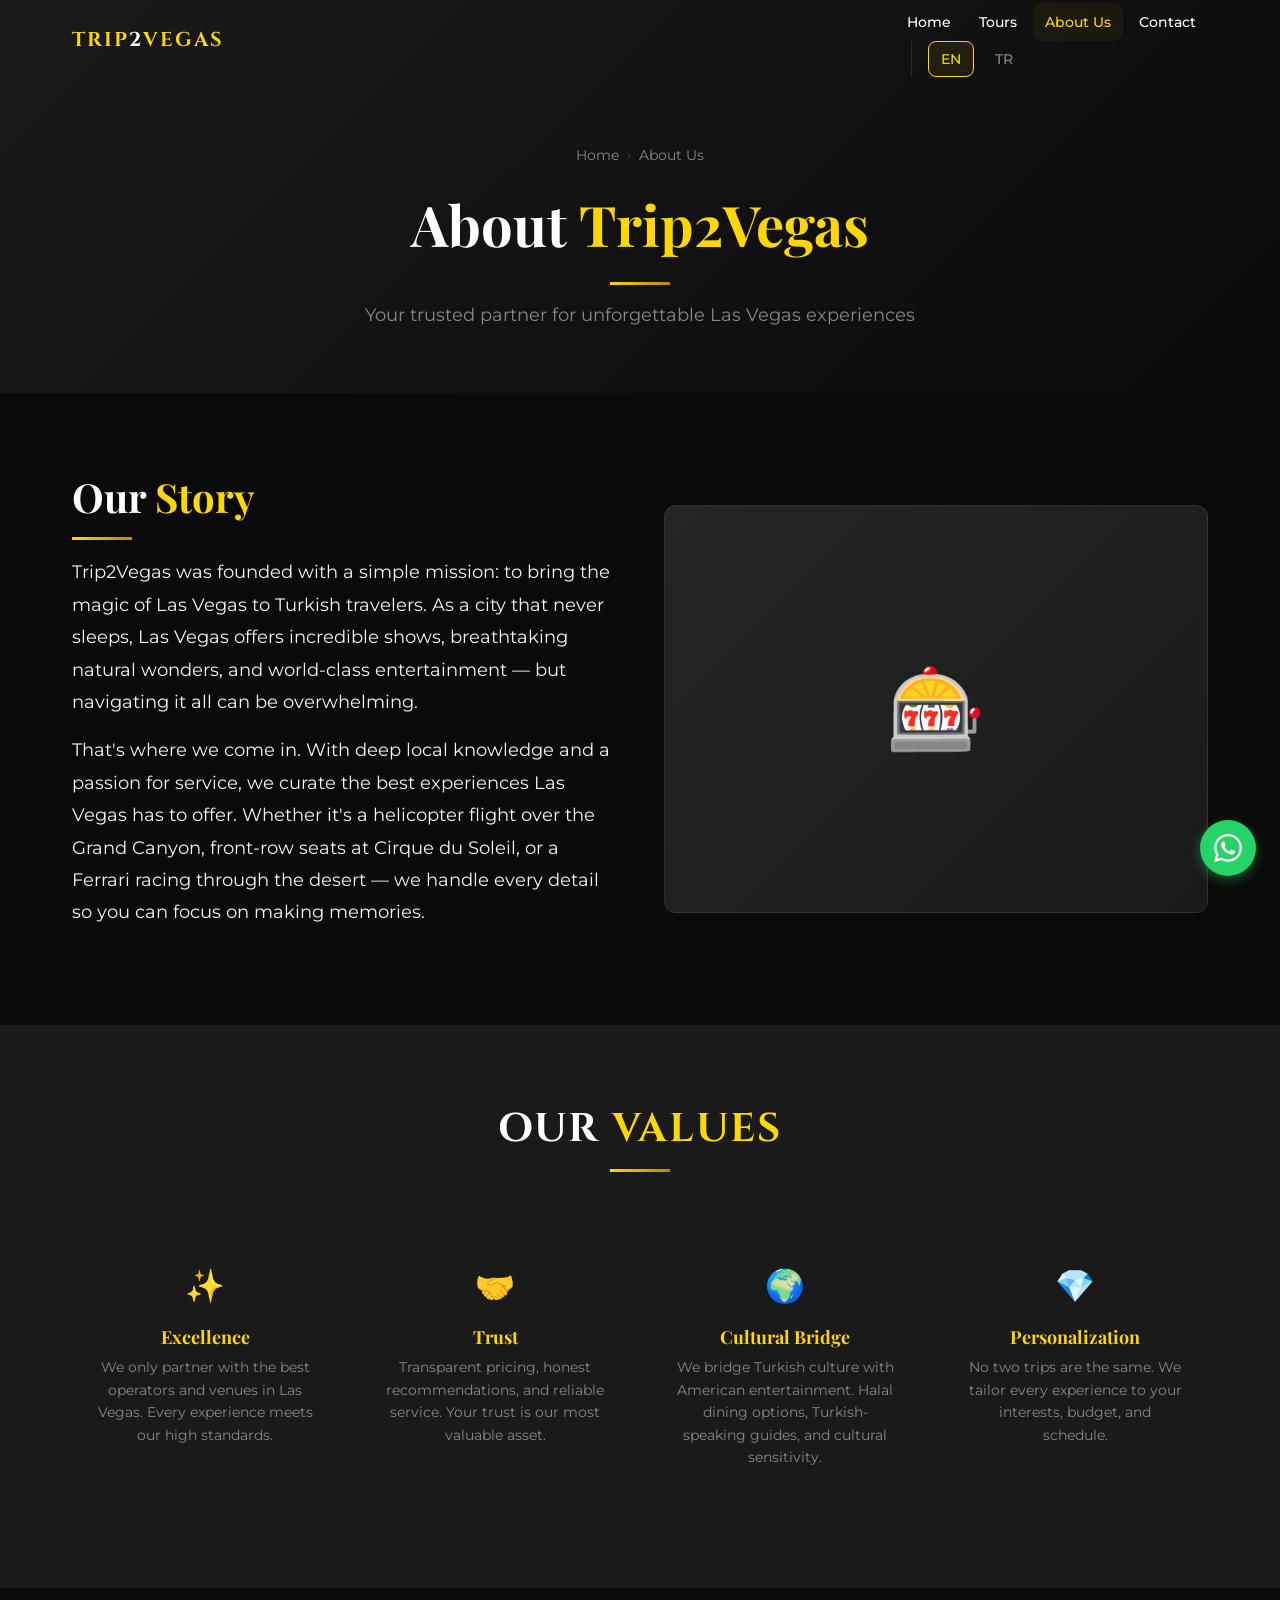
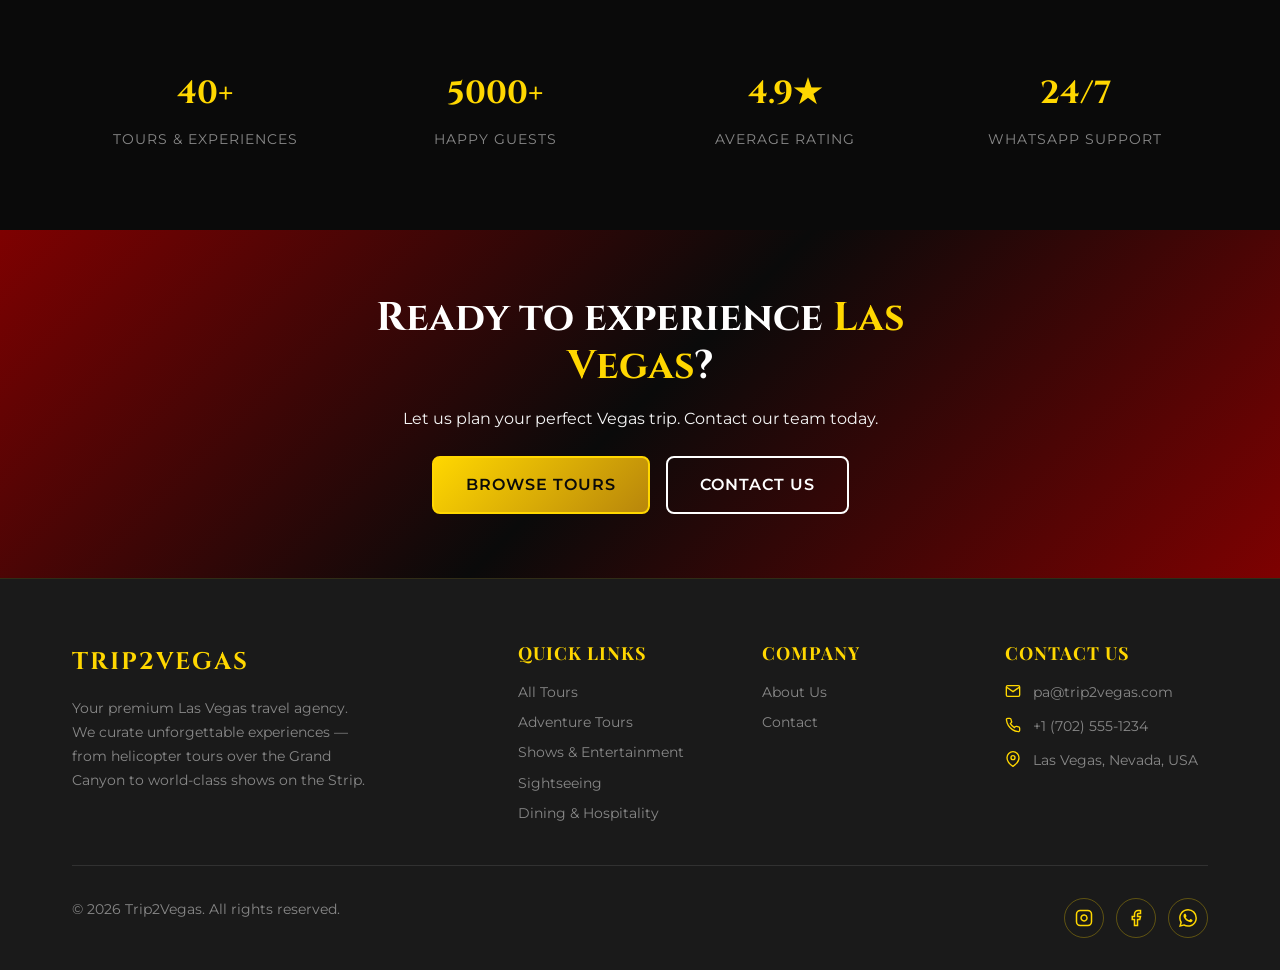
==== pages/about/index.html @ e08557fd "Build Phase 1: Full multi-page website replacing under construction page - CSS design system: vegas-" ====
<!DOCTYPE html>
<html lang="en" data-lang="en">
<head>
  <meta charset="UTF-8">
  <meta name="viewport" content="width=device-width, initial-scale=1.0">
  <meta name="description" content="About Trip2Vegas - Premium Las Vegas travel agency specializing in curated tours and experiences for Turkish and international travelers.">
  <title>About Us | Trip2Vegas</title>

  <link rel="preconnect" href="https://fonts.googleapis.com">
  <link rel="preconnect" href="https://fonts.gstatic.com" crossorigin>
  <link href="https://fonts.googleapis.com/css2?family=Cinzel:wght@400;600;700&family=Montserrat:wght@300;400;500;600;700&family=Playfair+Display:wght@400;600;700&display=swap" rel="stylesheet">

  <link rel="stylesheet" href="../../assets/css/vegas-theme.css">
  <link rel="stylesheet" href="../../assets/css/main.css">
  <link rel="stylesheet" href="../../assets/css/responsive.css">
</head>
<body class="page-loading">
  <div id="header-placeholder"></div>

  <!-- Page Header -->
  <div class="about-hero">
    <div class="container">
      <div class="breadcrumb" style="justify-content: center;">
        <a href="../../">
          <span data-lang-en>Home</span>
          <span data-lang-tr>Ana Sayfa</span>
        </a>
        <span class="breadcrumb__separator">›</span>
        <span>
          <span data-lang-en>About Us</span>
          <span data-lang-tr>Hakkımızda</span>
        </span>
      </div>
      <h1>
        <span data-lang-en>About <span class="text-gold">Trip2Vegas</span></span>
        <span data-lang-tr><span class="text-gold">Trip2Vegas</span> Hakkında</span>
      </h1>
      <hr class="gold-line gold-line--center">
      <p class="section-subtitle">
        <span data-lang-en>Your trusted partner for unforgettable Las Vegas experiences</span>
        <span data-lang-tr>Unutulmaz Las Vegas deneyimleri için güvenilir ortağınız</span>
      </p>
    </div>
  </div>

  <!-- Our Story -->
  <section class="section section--dark">
    <div class="container">
      <div class="grid grid--2" style="gap: var(--space-12); align-items: center;">
        <div class="fade-in">
          <h2>
            <span data-lang-en>Our <span class="text-gold">Story</span></span>
            <span data-lang-tr><span class="text-gold">Hikayemiz</span></span>
          </h2>
          <hr class="gold-line">
          <p style="font-size: var(--text-lg); line-height: 1.8;">
            <span data-lang-en>Trip2Vegas was founded with a simple mission: to bring the magic of Las Vegas to Turkish travelers. As a city that never sleeps, Las Vegas offers incredible shows, breathtaking natural wonders, and world-class entertainment — but navigating it all can be overwhelming.</span>
            <span data-lang-tr>Trip2Vegas, basit bir misyonla kuruldu: Las Vegas'ın büyüsünü Türk gezginlere sunmak. Asla uyumayan bir şehir olarak Las Vegas, inanılmaz gösteriler, nefes kesici doğa harikaları ve dünya standartlarında eğlence sunuyor — ancak bunların hepsinde gezinmek bunaltıcı olabilir.</span>
          </p>
          <p style="font-size: var(--text-lg); line-height: 1.8;">
            <span data-lang-en>That's where we come in. With deep local knowledge and a passion for service, we curate the best experiences Las Vegas has to offer. Whether it's a helicopter flight over the Grand Canyon, front-row seats at Cirque du Soleil, or a Ferrari racing through the desert — we handle every detail so you can focus on making memories.</span>
            <span data-lang-tr>İşte burada biz devreye giriyoruz. Derin yerel bilgimiz ve hizmet tutkumuzla, Las Vegas'ın sunduğu en iyi deneyimleri sizin için seçiyoruz. Grand Canyon üzerinde bir helikopter uçuşu, Cirque du Soleil'de ön sıra koltuklar veya çölde yarışan bir Ferrari olsun — her detayla biz ilgileniyoruz, siz anılar biriktirmeye odaklanın.</span>
          </p>
        </div>
        <div class="fade-in-right" style="background: linear-gradient(135deg, var(--color-black-lighter), var(--color-black-light)); border-radius: var(--radius-lg); aspect-ratio: 4/3; display: flex; align-items: center; justify-content: center; font-size: 5rem; border: 1px solid rgba(255,215,0,0.1);">
          🎰
        </div>
      </div>
    </div>
  </section>

  <!-- Values -->
  <section class="section section--darker">
    <div class="container">
      <div class="section-header fade-in">
        <h2>
          <span data-lang-en>Our <span class="text-gold">Values</span></span>
          <span data-lang-tr><span class="text-gold">Değerlerimiz</span></span>
        </h2>
        <hr class="gold-line gold-line--center">
      </div>

      <div class="about-values">
        <div class="about-value fade-in stagger-1">
          <div class="about-value__icon">✨</div>
          <h3 class="about-value__title">
            <span data-lang-en>Excellence</span>
            <span data-lang-tr>Mükemmellik</span>
          </h3>
          <p style="font-size: var(--text-sm); color: var(--color-gray);">
            <span data-lang-en>We only partner with the best operators and venues in Las Vegas. Every experience meets our high standards.</span>
            <span data-lang-tr>Las Vegas'taki en iyi operatörler ve mekanlarla ortaklık kuruyoruz. Her deneyim yüksek standartlarımızı karşılar.</span>
          </p>
        </div>
        <div class="about-value fade-in stagger-2">
          <div class="about-value__icon">🤝</div>
          <h3 class="about-value__title">
            <span data-lang-en>Trust</span>
            <span data-lang-tr>Güven</span>
          </h3>
          <p style="font-size: var(--text-sm); color: var(--color-gray);">
            <span data-lang-en>Transparent pricing, honest recommendations, and reliable service. Your trust is our most valuable asset.</span>
            <span data-lang-tr>Şeffaf fiyatlandırma, dürüst öneriler ve güvenilir hizmet. Güveniniz en değerli varlığımızdır.</span>
          </p>
        </div>
        <div class="about-value fade-in stagger-3">
          <div class="about-value__icon">🌍</div>
          <h3 class="about-value__title">
            <span data-lang-en>Cultural Bridge</span>
            <span data-lang-tr>Kültürel Köprü</span>
          </h3>
          <p style="font-size: var(--text-sm); color: var(--color-gray);">
            <span data-lang-en>We bridge Turkish culture with American entertainment. Halal dining options, Turkish-speaking guides, and cultural sensitivity.</span>
            <span data-lang-tr>Türk kültürünü Amerikan eğlencesiyle birleştiriyoruz. Helal yemek seçenekleri, Türkçe konuşan rehberler ve kültürel duyarlılık.</span>
          </p>
        </div>
        <div class="about-value fade-in stagger-4">
          <div class="about-value__icon">💎</div>
          <h3 class="about-value__title">
            <span data-lang-en>Personalization</span>
            <span data-lang-tr>Kişiselleştirme</span>
          </h3>
          <p style="font-size: var(--text-sm); color: var(--color-gray);">
            <span data-lang-en>No two trips are the same. We tailor every experience to your interests, budget, and schedule.</span>
            <span data-lang-tr>Hiçbir seyahat birbirinin aynısı değil. Her deneyimi ilgi alanlarınıza, bütçenize ve programınıza göre özelleştiriyoruz.</span>
          </p>
        </div>
      </div>
    </div>
  </section>

  <!-- Numbers -->
  <section class="section section--dark">
    <div class="container">
      <div class="grid grid--4 fade-in" style="text-align: center;">
        <div>
          <div style="font-family: var(--font-accent); font-size: var(--text-4xl); font-weight: var(--weight-bold); color: var(--color-gold);">40+</div>
          <div style="font-size: var(--text-sm); color: var(--color-gray); text-transform: uppercase; letter-spacing: 1px; margin-top: var(--space-2);">
            <span data-lang-en>Tours & Experiences</span>
            <span data-lang-tr>Tur & Deneyim</span>
          </div>
        </div>
        <div>
          <div style="font-family: var(--font-accent); font-size: var(--text-4xl); font-weight: var(--weight-bold); color: var(--color-gold);">5000+</div>
          <div style="font-size: var(--text-sm); color: var(--color-gray); text-transform: uppercase; letter-spacing: 1px; margin-top: var(--space-2);">
            <span data-lang-en>Happy Guests</span>
            <span data-lang-tr>Mutlu Misafir</span>
          </div>
        </div>
        <div>
          <div style="font-family: var(--font-accent); font-size: var(--text-4xl); font-weight: var(--weight-bold); color: var(--color-gold);">4.9★</div>
          <div style="font-size: var(--text-sm); color: var(--color-gray); text-transform: uppercase; letter-spacing: 1px; margin-top: var(--space-2);">
            <span data-lang-en>Average Rating</span>
            <span data-lang-tr>Ortalama Puan</span>
          </div>
        </div>
        <div>
          <div style="font-family: var(--font-accent); font-size: var(--text-4xl); font-weight: var(--weight-bold); color: var(--color-gold);">24/7</div>
          <div style="font-size: var(--text-sm); color: var(--color-gray); text-transform: uppercase; letter-spacing: 1px; margin-top: var(--space-2);">
            <span data-lang-en>WhatsApp Support</span>
            <span data-lang-tr>WhatsApp Destek</span>
          </div>
        </div>
      </div>
    </div>
  </section>

  <!-- CTA -->
  <section class="cta-banner fade-in">
    <div class="cta-banner__bg"></div>
    <div class="cta-banner__content">
      <h2>
        <span data-lang-en>Ready to experience <span class="text-gold">Las Vegas</span>?</span>
        <span data-lang-tr><span class="text-gold">Las Vegas</span>'ı deneyimlemeye hazır mısınız?</span>
      </h2>
      <p>
        <span data-lang-en>Let us plan your perfect Vegas trip. Contact our team today.</span>
        <span data-lang-tr>Mükemmel Vegas seyahatinizi planlayalım. Bugün ekibimizle iletişime geçin.</span>
      </p>
      <div class="flex flex--center" style="gap: var(--space-4); flex-wrap: wrap;">
        <a href="../tours/" class="btn btn--gold btn--lg">
          <span data-lang-en>Browse Tours</span>
          <span data-lang-tr>Turları Keşfet</span>
        </a>
        <a href="../contact/" class="btn btn--outline-white btn--lg">
          <span data-lang-en>Contact Us</span>
          <span data-lang-tr>Bize Ulaşın</span>
        </a>
      </div>
    </div>
  </section>

  <div id="footer-placeholder"></div>

  <script src="../../assets/js/language.js"></script>
  <script src="../../assets/js/components.js"></script>
  <script src="../../assets/js/main.js"></script>
</body>
</html>
---- assets/css/vegas-theme.css ----
/* ============================================================
   VEGAS THEME - Design Tokens & Base Styles
   Trip2Vegas Las Vegas Travel Agency
   Mobile-first modular design system
   ============================================================ */

/* --- Design Tokens (CSS Custom Properties) --- */
:root {
  /* Colors */
  --color-gold: #FFD700;
  --color-gold-dark: #B8860B;
  --color-gold-light: #FFE44D;
  --color-black: #0A0A0A;
  --color-black-light: #1A1A1A;
  --color-black-lighter: #252525;
  --color-red: #DC143C;
  --color-red-dark: #8B0000;
  --color-red-light: #FF4D6A;
  --color-white: #FFFFFF;
  --color-gray: #888888;
  --color-gray-light: #F5F5F5;
  --color-gray-dark: #333333;
  --color-overlay: rgba(10, 10, 10, 0.7);
  --color-overlay-heavy: rgba(10, 10, 10, 0.85);

  /* Typography */
  --font-heading: 'Playfair Display', 'Georgia', serif;
  --font-body: 'Montserrat', 'Helvetica Neue', Arial, sans-serif;
  --font-accent: 'Cinzel', 'Playfair Display', serif;

  /* Font Sizes - Mobile first */
  --text-xs: 0.75rem;
  --text-sm: 0.875rem;
  --text-base: 1rem;
  --text-lg: 1.125rem;
  --text-xl: 1.25rem;
  --text-2xl: 1.5rem;
  --text-3xl: 1.75rem;
  --text-4xl: 2rem;
  --text-5xl: 2.5rem;
  --text-6xl: 3rem;

  /* Font Weights */
  --weight-light: 300;
  --weight-normal: 400;
  --weight-medium: 500;
  --weight-semibold: 600;
  --weight-bold: 700;

  /* Spacing Scale */
  --space-1: 0.25rem;
  --space-2: 0.5rem;
  --space-3: 0.75rem;
  --space-4: 1rem;
  --space-5: 1.25rem;
  --space-6: 1.5rem;
  --space-8: 2rem;
  --space-10: 2.5rem;
  --space-12: 3rem;
  --space-16: 4rem;
  --space-20: 5rem;
  --space-24: 6rem;

  /* Layout */
  --container-max: 1200px;
  --container-padding: 1rem;
  --header-height: 70px;

  /* Border Radius */
  --radius-sm: 4px;
  --radius-md: 8px;
  --radius-lg: 12px;
  --radius-xl: 16px;
  --radius-full: 9999px;

  /* Shadows */
  --shadow-sm: 0 1px 3px rgba(0, 0, 0, 0.3);
  --shadow-md: 0 4px 12px rgba(0, 0, 0, 0.4);
  --shadow-lg: 0 8px 24px rgba(0, 0, 0, 0.5);
  --shadow-xl: 0 12px 40px rgba(0, 0, 0, 0.6);
  --shadow-gold: 0 4px 20px rgba(255, 215, 0, 0.25);
  --shadow-gold-lg: 0 8px 30px rgba(255, 215, 0, 0.35);
  --shadow-red: 0 4px 20px rgba(220, 20, 60, 0.3);

  /* Transitions */
  --transition-fast: 150ms ease;
  --transition-base: 300ms ease;
  --transition-slow: 500ms ease;
  --transition-spring: 300ms cubic-bezier(0.34, 1.56, 0.64, 1);

  /* Z-Index Scale */
  --z-base: 1;
  --z-dropdown: 100;
  --z-sticky: 200;
  --z-overlay: 300;
  --z-modal: 400;
  --z-toast: 500;
  --z-whatsapp: 600;
}

/* --- CSS Reset --- */
*,
*::before,
*::after {
  box-sizing: border-box;
  margin: 0;
  padding: 0;
}

html {
  scroll-behavior: smooth;
  -webkit-text-size-adjust: 100%;
  font-size: 16px;
}

body {
  font-family: var(--font-body);
  font-size: var(--text-base);
  font-weight: var(--weight-normal);
  line-height: 1.6;
  color: var(--color-white);
  background-color: var(--color-black);
  -webkit-font-smoothing: antialiased;
  -moz-osx-font-smoothing: grayscale;
  overflow-x: hidden;
  min-height: 100vh;
}

img {
  max-width: 100%;
  height: auto;
  display: block;
}

a {
  color: var(--color-gold);
  text-decoration: none;
  transition: color var(--transition-fast);
}

a:hover {
  color: var(--color-gold-light);
}

ul, ol {
  list-style: none;
}

button {
  cursor: pointer;
  border: none;
  background: none;
  font-family: inherit;
  font-size: inherit;
  color: inherit;
}

input, textarea, select {
  font-family: inherit;
  font-size: inherit;
  color: inherit;
}

/* --- Language Toggle (CSS-driven visibility) --- */
html[data-lang="en"] [data-lang-tr] { display: none !important; }
html[data-lang="tr"] [data-lang-en] { display: none !important; }

/* Default: show English if no lang attribute set */
html:not([data-lang]) [data-lang-tr] { display: none !important; }

/* --- Base Typography --- */
h1, h2, h3, h4, h5, h6 {
  font-family: var(--font-heading);
  font-weight: var(--weight-bold);
  line-height: 1.2;
  color: var(--color-white);
}

h1 { font-size: var(--text-4xl); margin-bottom: var(--space-6); }
h2 { font-size: var(--text-3xl); margin-bottom: var(--space-4); }
h3 { font-size: var(--text-2xl); margin-bottom: var(--space-3); }
h4 { font-size: var(--text-xl); margin-bottom: var(--space-3); }
h5 { font-size: var(--text-lg); margin-bottom: var(--space-2); }
h6 { font-size: var(--text-base); margin-bottom: var(--space-2); }

p {
  margin-bottom: var(--space-4);
  color: var(--color-gray-light);
}

/* --- Gold Accent Text --- */
.text-gold { color: var(--color-gold); }
.text-red { color: var(--color-red); }
.text-white { color: var(--color-white); }
.text-gray { color: var(--color-gray); }
.text-center { text-align: center; }

/* --- Gold Decorative Line --- */
.gold-line {
  width: 60px;
  height: 3px;
  background: linear-gradient(90deg, var(--color-gold), var(--color-gold-dark));
  border: none;
  margin: var(--space-4) 0;
}

.gold-line--center {
  margin-left: auto;
  margin-right: auto;
}

/* --- Selection Styling --- */
::selection {
  background: var(--color-gold);
  color: var(--color-black);
}

/* --- Scrollbar Styling --- */
::-webkit-scrollbar {
  width: 8px;
}

::-webkit-scrollbar-track {
  background: var(--color-black);
}

::-webkit-scrollbar-thumb {
  background: var(--color-gold-dark);
  border-radius: var(--radius-full);
}

::-webkit-scrollbar-thumb:hover {
  background: var(--color-gold);
}
---- assets/css/main.css ----
/* ============================================================
   MAIN CSS - Components & Layouts
   Mobile-first modular component styles
   ============================================================ */

/* --- Container --- */
.container {
  width: 100%;
  max-width: var(--container-max);
  margin: 0 auto;
  padding: 0 var(--container-padding);
}

/* --- Section --- */
.section {
  padding: var(--space-16) 0;
}

.section--dark {
  background-color: var(--color-black);
}

.section--darker {
  background-color: var(--color-black-light);
}

.section-header {
  text-align: center;
  margin-bottom: var(--space-12);
}

.section-header h2 {
  font-family: var(--font-accent);
  text-transform: uppercase;
  letter-spacing: 2px;
}

.section-subtitle {
  font-size: var(--text-lg);
  color: var(--color-gray);
  max-width: 600px;
  margin: 0 auto;
}

/* --- Grid System --- */
.grid {
  display: grid;
  gap: var(--space-6);
}

.grid--2 { grid-template-columns: 1fr; }
.grid--3 { grid-template-columns: 1fr; }
.grid--4 { grid-template-columns: 1fr; }

/* --- Flexbox Utilities --- */
.flex {
  display: flex;
}

.flex--center {
  align-items: center;
  justify-content: center;
}

.flex--between {
  align-items: center;
  justify-content: space-between;
}

.flex--column {
  flex-direction: column;
}

.flex--wrap {
  flex-wrap: wrap;
}

.flex--gap {
  gap: var(--space-4);
}

/* ============================================================
   BUTTONS
   ============================================================ */
.btn {
  display: inline-flex;
  align-items: center;
  justify-content: center;
  gap: var(--space-2);
  padding: var(--space-3) var(--space-6);
  font-family: var(--font-body);
  font-size: var(--text-sm);
  font-weight: var(--weight-semibold);
  text-transform: uppercase;
  letter-spacing: 1px;
  border-radius: var(--radius-md);
  transition: all var(--transition-base);
  cursor: pointer;
  border: 2px solid transparent;
  text-decoration: none;
  line-height: 1.4;
  white-space: nowrap;
}

.btn--gold {
  background: linear-gradient(135deg, var(--color-gold), var(--color-gold-dark));
  color: var(--color-black);
  border-color: var(--color-gold);
}

.btn--gold:hover {
  background: linear-gradient(135deg, var(--color-gold-light), var(--color-gold));
  box-shadow: var(--shadow-gold);
  transform: translateY(-2px);
  color: var(--color-black);
}

.btn--red {
  background: linear-gradient(135deg, var(--color-red), var(--color-red-dark));
  color: var(--color-white);
  border-color: var(--color-red);
}

.btn--red:hover {
  background: linear-gradient(135deg, var(--color-red-light), var(--color-red));
  box-shadow: var(--shadow-red);
  transform: translateY(-2px);
  color: var(--color-white);
}

.btn--outline {
  background: transparent;
  color: var(--color-gold);
  border-color: var(--color-gold);
}

.btn--outline:hover {
  background: var(--color-gold);
  color: var(--color-black);
  box-shadow: var(--shadow-gold);
  transform: translateY(-2px);
}

.btn--outline-white {
  background: transparent;
  color: var(--color-white);
  border-color: var(--color-white);
}

.btn--outline-white:hover {
  background: var(--color-white);
  color: var(--color-black);
  transform: translateY(-2px);
}

.btn--lg {
  padding: var(--space-4) var(--space-8);
  font-size: var(--text-base);
}

.btn--sm {
  padding: var(--space-2) var(--space-4);
  font-size: var(--text-xs);
}

.btn--full {
  width: 100%;
}

/* ============================================================
   CARDS
   ============================================================ */
.card {
  background: var(--color-black-light);
  border-radius: var(--radius-lg);
  overflow: hidden;
  border: 1px solid rgba(255, 215, 0, 0.1);
  transition: all var(--transition-base);
}

.card:hover {
  transform: translateY(-4px);
  border-color: rgba(255, 215, 0, 0.3);
  box-shadow: var(--shadow-gold);
}

.card__image {
  width: 100%;
  aspect-ratio: 16 / 10;
  object-fit: cover;
  background: var(--color-black-lighter);
}

.card__body {
  padding: var(--space-5);
}

.card__category {
  display: inline-block;
  font-size: var(--text-xs);
  font-weight: var(--weight-semibold);
  text-transform: uppercase;
  letter-spacing: 1px;
  color: var(--color-gold);
  margin-bottom: var(--space-2);
}

.card__title {
  font-size: var(--text-xl);
  margin-bottom: var(--space-2);
  font-family: var(--font-heading);
}

.card__description {
  font-size: var(--text-sm);
  color: var(--color-gray);
  margin-bottom: var(--space-4);
  line-height: 1.6;
  display: -webkit-box;
  -webkit-line-clamp: 3;
  -webkit-box-orient: vertical;
  overflow: hidden;
}

.card__meta {
  display: flex;
  align-items: center;
  gap: var(--space-4);
  font-size: var(--text-sm);
  color: var(--color-gray);
  margin-bottom: var(--space-4);
}

.card__meta-item {
  display: flex;
  align-items: center;
  gap: var(--space-1);
}

.card__footer {
  display: flex;
  align-items: center;
  justify-content: space-between;
  padding-top: var(--space-4);
  border-top: 1px solid rgba(255, 255, 255, 0.1);
}

.card__price {
  font-size: var(--text-xl);
  font-weight: var(--weight-bold);
  color: var(--color-gold);
}

.card__price-label {
  font-size: var(--text-xs);
  color: var(--color-gray);
  display: block;
}

/* ============================================================
   HERO SECTION
   ============================================================ */
.hero {
  position: relative;
  min-height: 100vh;
  display: flex;
  align-items: center;
  justify-content: center;
  text-align: center;
  padding: var(--space-20) var(--container-padding);
  overflow: hidden;
}

.hero__bg {
  position: absolute;
  inset: 0;
  background: linear-gradient(
    135deg,
    var(--color-black) 0%,
    #1a0a00 25%,
    var(--color-black-light) 50%,
    #0a0a1a 75%,
    var(--color-black) 100%
  );
  z-index: 0;
}

.hero__bg::after {
  content: '';
  position: absolute;
  inset: 0;
  background:
    radial-gradient(ellipse at 20% 50%, rgba(255, 215, 0, 0.08) 0%, transparent 50%),
    radial-gradient(ellipse at 80% 50%, rgba(220, 20, 60, 0.06) 0%, transparent 50%);
}

.hero__content {
  position: relative;
  z-index: var(--z-base);
  max-width: 800px;
}

.hero__badge {
  display: inline-block;
  padding: var(--space-2) var(--space-4);
  background: rgba(255, 215, 0, 0.1);
  border: 1px solid rgba(255, 215, 0, 0.3);
  border-radius: var(--radius-full);
  font-size: var(--text-xs);
  font-weight: var(--weight-semibold);
  text-transform: uppercase;
  letter-spacing: 2px;
  color: var(--color-gold);
  margin-bottom: var(--space-6);
}

.hero__title {
  font-family: var(--font-accent);
  font-size: var(--text-5xl);
  font-weight: var(--weight-bold);
  line-height: 1.1;
  margin-bottom: var(--space-6);
  text-transform: uppercase;
  letter-spacing: 3px;
}

.hero__title .text-gold {
  background: linear-gradient(135deg, var(--color-gold), var(--color-gold-dark));
  -webkit-background-clip: text;
  -webkit-text-fill-color: transparent;
  background-clip: text;
}

.hero__subtitle {
  font-size: var(--text-lg);
  color: var(--color-gray);
  margin-bottom: var(--space-8);
  line-height: 1.7;
}

.hero__actions {
  display: flex;
  flex-direction: column;
  gap: var(--space-4);
  align-items: center;
}

.hero__stats {
  display: grid;
  grid-template-columns: repeat(2, 1fr);
  gap: var(--space-4);
  margin-top: var(--space-12);
  padding-top: var(--space-8);
  border-top: 1px solid rgba(255, 215, 0, 0.15);
}

.hero__stat {
  text-align: center;
}

.hero__stat-value {
  font-family: var(--font-accent);
  font-size: var(--text-3xl);
  font-weight: var(--weight-bold);
  color: var(--color-gold);
  display: block;
}

.hero__stat-label {
  font-size: var(--text-sm);
  color: var(--color-gray);
  text-transform: uppercase;
  letter-spacing: 1px;
}

/* ============================================================
   NAVIGATION / HEADER
   ============================================================ */
.header {
  position: fixed;
  top: 0;
  left: 0;
  right: 0;
  height: var(--header-height);
  z-index: var(--z-sticky);
  transition: background var(--transition-base), box-shadow var(--transition-base);
}

.header--scrolled {
  background: rgba(10, 10, 10, 0.95);
  backdrop-filter: blur(10px);
  box-shadow: 0 2px 20px rgba(0, 0, 0, 0.5);
}

.header__inner {
  display: flex;
  align-items: center;
  justify-content: space-between;
  height: 100%;
  max-width: var(--container-max);
  margin: 0 auto;
  padding: 0 var(--container-padding);
}

.header__logo {
  font-family: var(--font-accent);
  font-size: var(--text-xl);
  font-weight: var(--weight-bold);
  color: var(--color-gold);
  text-decoration: none;
  letter-spacing: 2px;
  text-transform: uppercase;
  white-space: nowrap;
}

.header__logo:hover {
  color: var(--color-gold-light);
}

.header__logo span {
  color: var(--color-white);
}

/* Mobile menu button */
.header__menu-btn {
  display: flex;
  flex-direction: column;
  gap: 5px;
  padding: var(--space-2);
  cursor: pointer;
  z-index: var(--z-overlay);
}

.header__menu-btn span {
  display: block;
  width: 24px;
  height: 2px;
  background: var(--color-gold);
  transition: all var(--transition-base);
}

.header__menu-btn.active span:nth-child(1) {
  transform: rotate(45deg) translate(5px, 5px);
}

.header__menu-btn.active span:nth-child(2) {
  opacity: 0;
}

.header__menu-btn.active span:nth-child(3) {
  transform: rotate(-45deg) translate(5px, -5px);
}

/* Navigation */
.nav {
  position: fixed;
  top: 0;
  right: -100%;
  width: 80%;
  max-width: 320px;
  height: 100vh;
  background: var(--color-black-light);
  padding: calc(var(--header-height) + var(--space-8)) var(--space-6) var(--space-8);
  transition: right var(--transition-base);
  z-index: var(--z-overlay);
  overflow-y: auto;
  border-left: 1px solid rgba(255, 215, 0, 0.1);
}

.nav.active {
  right: 0;
}

.nav__overlay {
  position: fixed;
  inset: 0;
  background: rgba(0, 0, 0, 0.6);
  z-index: calc(var(--z-overlay) - 1);
  opacity: 0;
  visibility: hidden;
  transition: all var(--transition-base);
}

.nav__overlay.active {
  opacity: 1;
  visibility: visible;
}

.nav__list {
  display: flex;
  flex-direction: column;
  gap: var(--space-1);
}

.nav__link {
  display: block;
  padding: var(--space-3) var(--space-4);
  color: var(--color-white);
  font-size: var(--text-base);
  font-weight: var(--weight-medium);
  text-decoration: none;
  border-radius: var(--radius-md);
  transition: all var(--transition-fast);
}

.nav__link:hover,
.nav__link.active {
  color: var(--color-gold);
  background: rgba(255, 215, 0, 0.05);
}

/* Language toggle in nav */
.lang-toggle {
  display: flex;
  align-items: center;
  gap: var(--space-2);
  margin-top: var(--space-6);
  padding-top: var(--space-6);
  border-top: 1px solid rgba(255, 255, 255, 0.1);
}

.lang-toggle__btn {
  padding: var(--space-2) var(--space-3);
  font-size: var(--text-sm);
  font-weight: var(--weight-medium);
  border-radius: var(--radius-md);
  transition: all var(--transition-fast);
  color: var(--color-gray);
  border: 1px solid transparent;
  cursor: pointer;
  background: none;
}

.lang-toggle__btn.active {
  color: var(--color-gold);
  border-color: var(--color-gold);
  background: rgba(255, 215, 0, 0.08);
}

.lang-toggle__btn:hover:not(.active) {
  color: var(--color-white);
}

/* ============================================================
   FOOTER
   ============================================================ */
.footer {
  background: var(--color-black-light);
  border-top: 1px solid rgba(255, 215, 0, 0.1);
  padding: var(--space-16) 0 var(--space-8);
}

.footer__grid {
  display: grid;
  grid-template-columns: 1fr;
  gap: var(--space-10);
  margin-bottom: var(--space-10);
}

.footer__brand {
  max-width: 300px;
}

.footer__logo {
  font-family: var(--font-accent);
  font-size: var(--text-2xl);
  font-weight: var(--weight-bold);
  color: var(--color-gold);
  text-decoration: none;
  letter-spacing: 2px;
  text-transform: uppercase;
  display: inline-block;
  margin-bottom: var(--space-4);
}

.footer__desc {
  font-size: var(--text-sm);
  color: var(--color-gray);
  line-height: 1.7;
}

.footer__heading {
  font-family: var(--font-heading);
  font-size: var(--text-lg);
  color: var(--color-gold);
  margin-bottom: var(--space-4);
  text-transform: uppercase;
  letter-spacing: 1px;
}

.footer__links {
  display: flex;
  flex-direction: column;
  gap: var(--space-2);
}

.footer__link {
  font-size: var(--text-sm);
  color: var(--color-gray);
  transition: color var(--transition-fast);
  text-decoration: none;
}

.footer__link:hover {
  color: var(--color-gold);
}

.footer__contact-item {
  display: flex;
  align-items: flex-start;
  gap: var(--space-3);
  margin-bottom: var(--space-3);
  font-size: var(--text-sm);
  color: var(--color-gray);
}

.footer__contact-item svg {
  flex-shrink: 0;
  margin-top: 2px;
  color: var(--color-gold);
}

.footer__bottom {
  padding-top: var(--space-8);
  border-top: 1px solid rgba(255, 255, 255, 0.1);
  display: flex;
  flex-direction: column;
  gap: var(--space-4);
  align-items: center;
  text-align: center;
}

.footer__copyright {
  font-size: var(--text-sm);
  color: var(--color-gray);
}

.footer__socials {
  display: flex;
  gap: var(--space-3);
}

.footer__social-link {
  display: flex;
  align-items: center;
  justify-content: center;
  width: 40px;
  height: 40px;
  border-radius: var(--radius-full);
  border: 1px solid rgba(255, 215, 0, 0.3);
  color: var(--color-gold);
  transition: all var(--transition-fast);
}

.footer__social-link:hover {
  background: var(--color-gold);
  color: var(--color-black);
  border-color: var(--color-gold);
}

/* ============================================================
   CATEGORY CARDS (Homepage)
   ============================================================ */
.category-card {
  position: relative;
  border-radius: var(--radius-lg);
  overflow: hidden;
  aspect-ratio: 4 / 3;
  cursor: pointer;
  transition: transform var(--transition-base);
}

.category-card:hover {
  transform: scale(1.02);
}

.category-card__bg {
  position: absolute;
  inset: 0;
  background-size: cover;
  background-position: center;
  transition: transform var(--transition-slow);
}

.category-card:hover .category-card__bg {
  transform: scale(1.1);
}

.category-card__overlay {
  position: absolute;
  inset: 0;
  background: linear-gradient(to top, rgba(10, 10, 10, 0.9) 0%, transparent 60%);
}

.category-card__content {
  position: absolute;
  bottom: 0;
  left: 0;
  right: 0;
  padding: var(--space-5);
}

.category-card__icon {
  font-size: var(--text-3xl);
  margin-bottom: var(--space-2);
}

.category-card__title {
  font-size: var(--text-xl);
  margin-bottom: var(--space-1);
}

.category-card__count {
  font-size: var(--text-sm);
  color: var(--color-gold);
}

/* ============================================================
   FEATURES STRIP
   ============================================================ */
.features-strip {
  display: grid;
  grid-template-columns: 1fr;
  gap: 1px;
  background: rgba(255, 215, 0, 0.1);
  border: 1px solid rgba(255, 215, 0, 0.1);
  border-radius: var(--radius-lg);
  overflow: hidden;
}

.feature-item {
  background: var(--color-black-light);
  padding: var(--space-6);
  text-align: center;
}

.feature-item__icon {
  font-size: var(--text-3xl);
  margin-bottom: var(--space-3);
}

.feature-item__title {
  font-size: var(--text-base);
  font-weight: var(--weight-semibold);
  margin-bottom: var(--space-2);
  color: var(--color-gold);
}

.feature-item__text {
  font-size: var(--text-sm);
  color: var(--color-gray);
  margin-bottom: 0;
}

/* ============================================================
   CTA BANNER
   ============================================================ */
.cta-banner {
  position: relative;
  padding: var(--space-16) var(--container-padding);
  text-align: center;
  overflow: hidden;
}

.cta-banner__bg {
  position: absolute;
  inset: 0;
  background: linear-gradient(135deg, var(--color-red-dark), var(--color-black), var(--color-red-dark));
  opacity: 0.9;
}

.cta-banner__content {
  position: relative;
  z-index: var(--z-base);
  max-width: 600px;
  margin: 0 auto;
}

.cta-banner h2 {
  font-family: var(--font-accent);
  margin-bottom: var(--space-4);
}

.cta-banner p {
  margin-bottom: var(--space-6);
}

/* ============================================================
   FORMS
   ============================================================ */
.form-group {
  margin-bottom: var(--space-5);
}

.form-label {
  display: block;
  font-size: var(--text-sm);
  font-weight: var(--weight-medium);
  color: var(--color-gray-light);
  margin-bottom: var(--space-2);
}

.form-control {
  width: 100%;
  padding: var(--space-3) var(--space-4);
  background: var(--color-black-lighter);
  border: 1px solid rgba(255, 255, 255, 0.15);
  border-radius: var(--radius-md);
  color: var(--color-white);
  font-size: var(--text-base);
  transition: border-color var(--transition-fast);
}

.form-control:focus {
  outline: none;
  border-color: var(--color-gold);
  box-shadow: 0 0 0 3px rgba(255, 215, 0, 0.1);
}

.form-control::placeholder {
  color: var(--color-gray);
}

textarea.form-control {
  resize: vertical;
  min-height: 120px;
}

select.form-control {
  appearance: none;
  background-image: url("data:image/svg+xml,%3Csvg xmlns='http://www.w3.org/2000/svg' width='12' height='12' viewBox='0 0 12 12'%3E%3Cpath fill='%23888' d='M6 8L1 3h10z'/%3E%3C/svg%3E");
  background-repeat: no-repeat;
  background-position: right var(--space-4) center;
  padding-right: var(--space-10);
}

/* ============================================================
   FILTER TABS
   ============================================================ */
.filter-tabs {
  display: flex;
  flex-wrap: wrap;
  gap: var(--space-2);
  margin-bottom: var(--space-8);
  justify-content: center;
}

.filter-tab {
  padding: var(--space-2) var(--space-4);
  font-size: var(--text-sm);
  font-weight: var(--weight-medium);
  color: var(--color-gray);
  background: var(--color-black-lighter);
  border: 1px solid rgba(255, 255, 255, 0.1);
  border-radius: var(--radius-full);
  cursor: pointer;
  transition: all var(--transition-fast);
}

.filter-tab:hover {
  color: var(--color-white);
  border-color: rgba(255, 215, 0, 0.3);
}

.filter-tab.active {
  color: var(--color-black);
  background: var(--color-gold);
  border-color: var(--color-gold);
}

/* ============================================================
   TOUR DETAIL PAGE
   ============================================================ */
.tour-hero {
  position: relative;
  min-height: 50vh;
  display: flex;
  align-items: flex-end;
  padding: var(--space-8) var(--container-padding);
}

.tour-hero__bg {
  position: absolute;
  inset: 0;
  background-size: cover;
  background-position: center;
}

.tour-hero__overlay {
  position: absolute;
  inset: 0;
  background: linear-gradient(to top, var(--color-black) 0%, transparent 60%);
}

.tour-hero__content {
  position: relative;
  z-index: var(--z-base);
  max-width: var(--container-max);
  margin: 0 auto;
  width: 100%;
}

.tour-detail {
  padding: var(--space-8) 0;
}

.tour-detail__grid {
  display: grid;
  grid-template-columns: 1fr;
  gap: var(--space-8);
}

.tour-detail__sidebar {
  background: var(--color-black-light);
  border-radius: var(--radius-lg);
  padding: var(--space-6);
  border: 1px solid rgba(255, 215, 0, 0.15);
  position: static;
}

.tour-info-item {
  display: flex;
  align-items: center;
  gap: var(--space-3);
  padding: var(--space-3) 0;
  border-bottom: 1px solid rgba(255, 255, 255, 0.05);
}

.tour-info-item:last-child {
  border-bottom: none;
}

.tour-info-item__label {
  font-size: var(--text-sm);
  color: var(--color-gray);
}

.tour-info-item__value {
  font-weight: var(--weight-semibold);
  color: var(--color-white);
  margin-left: auto;
}

.tour-includes {
  margin-top: var(--space-6);
}

.tour-includes__list {
  display: flex;
  flex-direction: column;
  gap: var(--space-2);
}

.tour-includes__item {
  display: flex;
  align-items: center;
  gap: var(--space-2);
  font-size: var(--text-sm);
  color: var(--color-gray-light);
}

.tour-includes__item::before {
  content: '✓';
  color: var(--color-gold);
  font-weight: var(--weight-bold);
}

/* ============================================================
   ABOUT PAGE
   ============================================================ */
.about-hero {
  position: relative;
  padding: calc(var(--header-height) + var(--space-16)) var(--container-padding) var(--space-16);
  text-align: center;
  background: linear-gradient(135deg, var(--color-black-light), var(--color-black));
}

.about-section {
  padding: var(--space-12) 0;
}

.about-values {
  display: grid;
  grid-template-columns: 1fr;
  gap: var(--space-6);
}

.about-value {
  text-align: center;
  padding: var(--space-6);
}

.about-value__icon {
  font-size: var(--text-4xl);
  margin-bottom: var(--space-4);
}

.about-value__title {
  font-size: var(--text-lg);
  color: var(--color-gold);
  margin-bottom: var(--space-2);
}

/* ============================================================
   CONTACT PAGE
   ============================================================ */
.contact-grid {
  display: grid;
  grid-template-columns: 1fr;
  gap: var(--space-8);
}

.contact-info-card {
  display: flex;
  align-items: flex-start;
  gap: var(--space-4);
  padding: var(--space-5);
  background: var(--color-black-lighter);
  border-radius: var(--radius-lg);
  border: 1px solid rgba(255, 215, 0, 0.1);
}

.contact-info-card__icon {
  flex-shrink: 0;
  width: 48px;
  height: 48px;
  display: flex;
  align-items: center;
  justify-content: center;
  background: rgba(255, 215, 0, 0.1);
  border-radius: var(--radius-md);
  color: var(--color-gold);
  font-size: var(--text-xl);
}

.contact-info-card__title {
  font-size: var(--text-base);
  font-weight: var(--weight-semibold);
  margin-bottom: var(--space-1);
}

.contact-info-card__text {
  font-size: var(--text-sm);
  color: var(--color-gray);
  margin-bottom: 0;
}

/* ============================================================
   WHATSAPP FLOATING BUTTON
   ============================================================ */
.whatsapp-float {
  position: fixed;
  bottom: var(--space-6);
  right: var(--space-6);
  z-index: var(--z-whatsapp);
  width: 56px;
  height: 56px;
  background: #25D366;
  border-radius: var(--radius-full);
  display: flex;
  align-items: center;
  justify-content: center;
  box-shadow: 0 4px 12px rgba(37, 211, 102, 0.4);
  transition: all var(--transition-base);
  text-decoration: none;
}

.whatsapp-float:hover {
  transform: scale(1.1);
  box-shadow: 0 6px 20px rgba(37, 211, 102, 0.5);
}

.whatsapp-float svg {
  width: 28px;
  height: 28px;
  fill: white;
}

/* ============================================================
   BACK TO TOP
   ============================================================ */
.back-to-top {
  position: fixed;
  bottom: var(--space-6);
  right: calc(var(--space-6) + 56px + var(--space-3));
  z-index: var(--z-whatsapp);
  width: 44px;
  height: 44px;
  background: var(--color-gold);
  color: var(--color-black);
  border-radius: var(--radius-full);
  display: flex;
  align-items: center;
  justify-content: center;
  opacity: 0;
  visibility: hidden;
  transition: all var(--transition-base);
  cursor: pointer;
  border: none;
}

.back-to-top.visible {
  opacity: 1;
  visibility: visible;
}

.back-to-top:hover {
  transform: translateY(-3px);
  box-shadow: var(--shadow-gold);
}

/* ============================================================
   ANIMATIONS
   ============================================================ */
.fade-in {
  opacity: 0;
  transform: translateY(20px);
  transition: opacity var(--transition-slow), transform var(--transition-slow);
}

.fade-in.visible {
  opacity: 1;
  transform: translateY(0);
}

.fade-in-left {
  opacity: 0;
  transform: translateX(-30px);
  transition: opacity var(--transition-slow), transform var(--transition-slow);
}

.fade-in-left.visible {
  opacity: 1;
  transform: translateX(0);
}

.fade-in-right {
  opacity: 0;
  transform: translateX(30px);
  transition: opacity var(--transition-slow), transform var(--transition-slow);
}

.fade-in-right.visible {
  opacity: 1;
  transform: translateX(0);
}

/* Staggered animation delays */
.stagger-1 { transition-delay: 100ms; }
.stagger-2 { transition-delay: 200ms; }
.stagger-3 { transition-delay: 300ms; }
.stagger-4 { transition-delay: 400ms; }
.stagger-5 { transition-delay: 500ms; }
.stagger-6 { transition-delay: 600ms; }

/* --- Page loading state --- */
.page-loading {
  opacity: 0;
  transition: opacity var(--transition-base);
}

.page-loaded {
  opacity: 1;
}

/* --- Empty state for tours --- */
.empty-state {
  text-align: center;
  padding: var(--space-16) var(--space-4);
  color: var(--color-gray);
}

.empty-state__icon {
  font-size: var(--text-6xl);
  margin-bottom: var(--space-4);
  opacity: 0.5;
}

/* --- Badge/Tag --- */
.badge {
  display: inline-block;
  padding: var(--space-1) var(--space-3);
  font-size: var(--text-xs);
  font-weight: var(--weight-semibold);
  text-transform: uppercase;
  letter-spacing: 0.5px;
  border-radius: var(--radius-full);
}

.badge--gold {
  background: rgba(255, 215, 0, 0.15);
  color: var(--color-gold);
}

.badge--red {
  background: rgba(220, 20, 60, 0.15);
  color: var(--color-red-light);
}

/* --- Breadcrumb --- */
.breadcrumb {
  display: flex;
  align-items: center;
  gap: var(--space-2);
  font-size: var(--text-sm);
  color: var(--color-gray);
  margin-bottom: var(--space-6);
  flex-wrap: wrap;
}

.breadcrumb a {
  color: var(--color-gray);
  transition: color var(--transition-fast);
}

.breadcrumb a:hover {
  color: var(--color-gold);
}

.breadcrumb__separator {
  color: var(--color-gray);
  opacity: 0.5;
}

/* --- Testimonial --- */
.testimonial {
  background: var(--color-black-lighter);
  border-radius: var(--radius-lg);
  padding: var(--space-6);
  border-left: 3px solid var(--color-gold);
}

.testimonial__text {
  font-style: italic;
  margin-bottom: var(--space-4);
  color: var(--color-gray-light);
  line-height: 1.8;
}

.testimonial__author {
  font-weight: var(--weight-semibold);
  color: var(--color-gold);
  font-size: var(--text-sm);
}

/* --- Page Header (subpages) --- */
.page-header {
  padding: calc(var(--header-height) + var(--space-12)) var(--container-padding) var(--space-12);
  text-align: center;
  background: linear-gradient(135deg, var(--color-black-light), var(--color-black));
  border-bottom: 1px solid rgba(255, 215, 0, 0.1);
}

.page-header h1 {
  font-family: var(--font-accent);
  text-transform: uppercase;
  letter-spacing: 2px;
}

/* --- Alert / Toast --- */
.alert {
  padding: var(--space-4);
  border-radius: var(--radius-md);
  font-size: var(--text-sm);
  margin-bottom: var(--space-4);
}

.alert--success {
  background: rgba(37, 211, 102, 0.1);
  border: 1px solid rgba(37, 211, 102, 0.3);
  color: #25D366;
}

.alert--error {
  background: rgba(220, 20, 60, 0.1);
  border: 1px solid rgba(220, 20, 60, 0.3);
  color: var(--color-red-light);
}

/* --- Search bar --- */
.search-bar {
  position: relative;
  max-width: 500px;
  margin: 0 auto var(--space-8);
}

.search-bar__input {
  width: 100%;
  padding: var(--space-3) var(--space-4) var(--space-3) var(--space-10);
  background: var(--color-black-lighter);
  border: 1px solid rgba(255, 215, 0, 0.2);
  border-radius: var(--radius-full);
  color: var(--color-white);
  font-size: var(--text-base);
  transition: border-color var(--transition-fast);
}

.search-bar__input:focus {
  outline: none;
  border-color: var(--color-gold);
}

.search-bar__icon {
  position: absolute;
  left: var(--space-4);
  top: 50%;
  transform: translateY(-50%);
  color: var(--color-gray);
}
---- assets/css/responsive.css ----
/* ============================================================
   RESPONSIVE CSS - Mobile-First Breakpoints
   Base styles (mobile) are in main.css
   This file adds styles for larger screens using min-width
   ============================================================ */

/* ============================================================
   TABLET (>= 768px)
   ============================================================ */
@media (min-width: 768px) {
  :root {
    --container-padding: 1.5rem;
    --header-height: 80px;
  }

  /* Typography scale up */
  h1 { font-size: var(--text-5xl); }
  h2 { font-size: var(--text-4xl); }
  h3 { font-size: var(--text-2xl); }

  /* Grid */
  .grid--2 { grid-template-columns: repeat(2, 1fr); }
  .grid--3 { grid-template-columns: repeat(2, 1fr); }
  .grid--4 { grid-template-columns: repeat(2, 1fr); }

  /* Section */
  .section {
    padding: var(--space-20) 0;
  }

  /* Hero */
  .hero__title {
    font-size: var(--text-6xl);
  }

  .hero__actions {
    flex-direction: row;
    justify-content: center;
  }

  .hero__stats {
    grid-template-columns: repeat(4, 1fr);
  }

  /* Navigation - side drawer grows */
  .nav {
    max-width: 380px;
  }

  /* Footer */
  .footer__grid {
    grid-template-columns: repeat(2, 1fr);
  }

  .footer__bottom {
    flex-direction: row;
    justify-content: space-between;
  }

  /* Features strip */
  .features-strip {
    grid-template-columns: repeat(2, 1fr);
  }

  /* About values */
  .about-values {
    grid-template-columns: repeat(2, 1fr);
  }

  /* Contact grid */
  .contact-grid {
    grid-template-columns: repeat(2, 1fr);
  }

  /* Tour detail */
  .tour-detail__grid {
    grid-template-columns: 1fr 350px;
  }

  .tour-detail__sidebar {
    position: sticky;
    top: calc(var(--header-height) + var(--space-4));
    align-self: start;
  }

  /* Category cards */
  .category-card {
    aspect-ratio: 3 / 2;
  }

  /* Page header */
  .page-header {
    padding: calc(var(--header-height) + var(--space-16)) var(--container-padding) var(--space-16);
  }
}

/* ============================================================
   DESKTOP (>= 1024px)
   ============================================================ */
@media (min-width: 1024px) {
  :root {
    --container-padding: 2rem;
  }

  /* Typography */
  h1 { font-size: 3.5rem; }
  h2 { font-size: var(--text-5xl); }

  /* Grid */
  .grid--3 { grid-template-columns: repeat(3, 1fr); }
  .grid--4 { grid-template-columns: repeat(4, 1fr); }

  /* Header - desktop nav */
  .header__menu-btn {
    display: none;
  }

  .nav {
    position: static;
    width: auto;
    max-width: none;
    height: auto;
    background: transparent;
    padding: 0;
    border-left: none;
    overflow: visible;
  }

  .nav__overlay {
    display: none;
  }

  .nav__list {
    flex-direction: row;
    gap: var(--space-1);
  }

  .nav__link {
    padding: var(--space-2) var(--space-3);
    font-size: var(--text-sm);
  }

  /* Language toggle in header on desktop */
  .lang-toggle {
    margin-top: 0;
    padding-top: 0;
    border-top: none;
    margin-left: var(--space-4);
    padding-left: var(--space-4);
    border-left: 1px solid rgba(255, 255, 255, 0.1);
  }

  /* Hero */
  .hero {
    min-height: 100vh;
  }

  .hero__title {
    font-size: 4rem;
    letter-spacing: 4px;
  }

  .hero__subtitle {
    font-size: var(--text-xl);
  }

  /* Section */
  .section-header {
    margin-bottom: var(--space-16);
  }

  /* Features strip */
  .features-strip {
    grid-template-columns: repeat(4, 1fr);
  }

  /* Footer */
  .footer__grid {
    grid-template-columns: 2fr 1fr 1fr 1fr;
  }

  /* About values */
  .about-values {
    grid-template-columns: repeat(4, 1fr);
  }

  /* Contact grid - form + sidebar */
  .contact-grid {
    grid-template-columns: 1fr 1fr;
  }

  /* Cards - hover animations enhance */
  .card:hover {
    transform: translateY(-8px);
  }
}

/* ============================================================
   LARGE DESKTOP (>= 1440px)
   ============================================================ */
@media (min-width: 1440px) {
  :root {
    --container-max: 1320px;
  }

  h1 { font-size: 4rem; }

  .hero__title {
    font-size: 4.5rem;
  }
}

/* ============================================================
   REDUCED MOTION
   ============================================================ */
@media (prefers-reduced-motion: reduce) {
  *,
  *::before,
  *::after {
    animation-duration: 0.01ms !important;
    animation-iteration-count: 1 !important;
    transition-duration: 0.01ms !important;
    scroll-behavior: auto !important;
  }

  .fade-in,
  .fade-in-left,
  .fade-in-right {
    opacity: 1;
    transform: none;
  }
}

/* ============================================================
   PRINT STYLES
   ============================================================ */
@media print {
  .header,
  .footer,
  .whatsapp-float,
  .back-to-top,
  .lang-toggle {
    display: none !important;
  }

  body {
    background: white;
    color: black;
  }

  a {
    color: black;
    text-decoration: underline;
  }
}
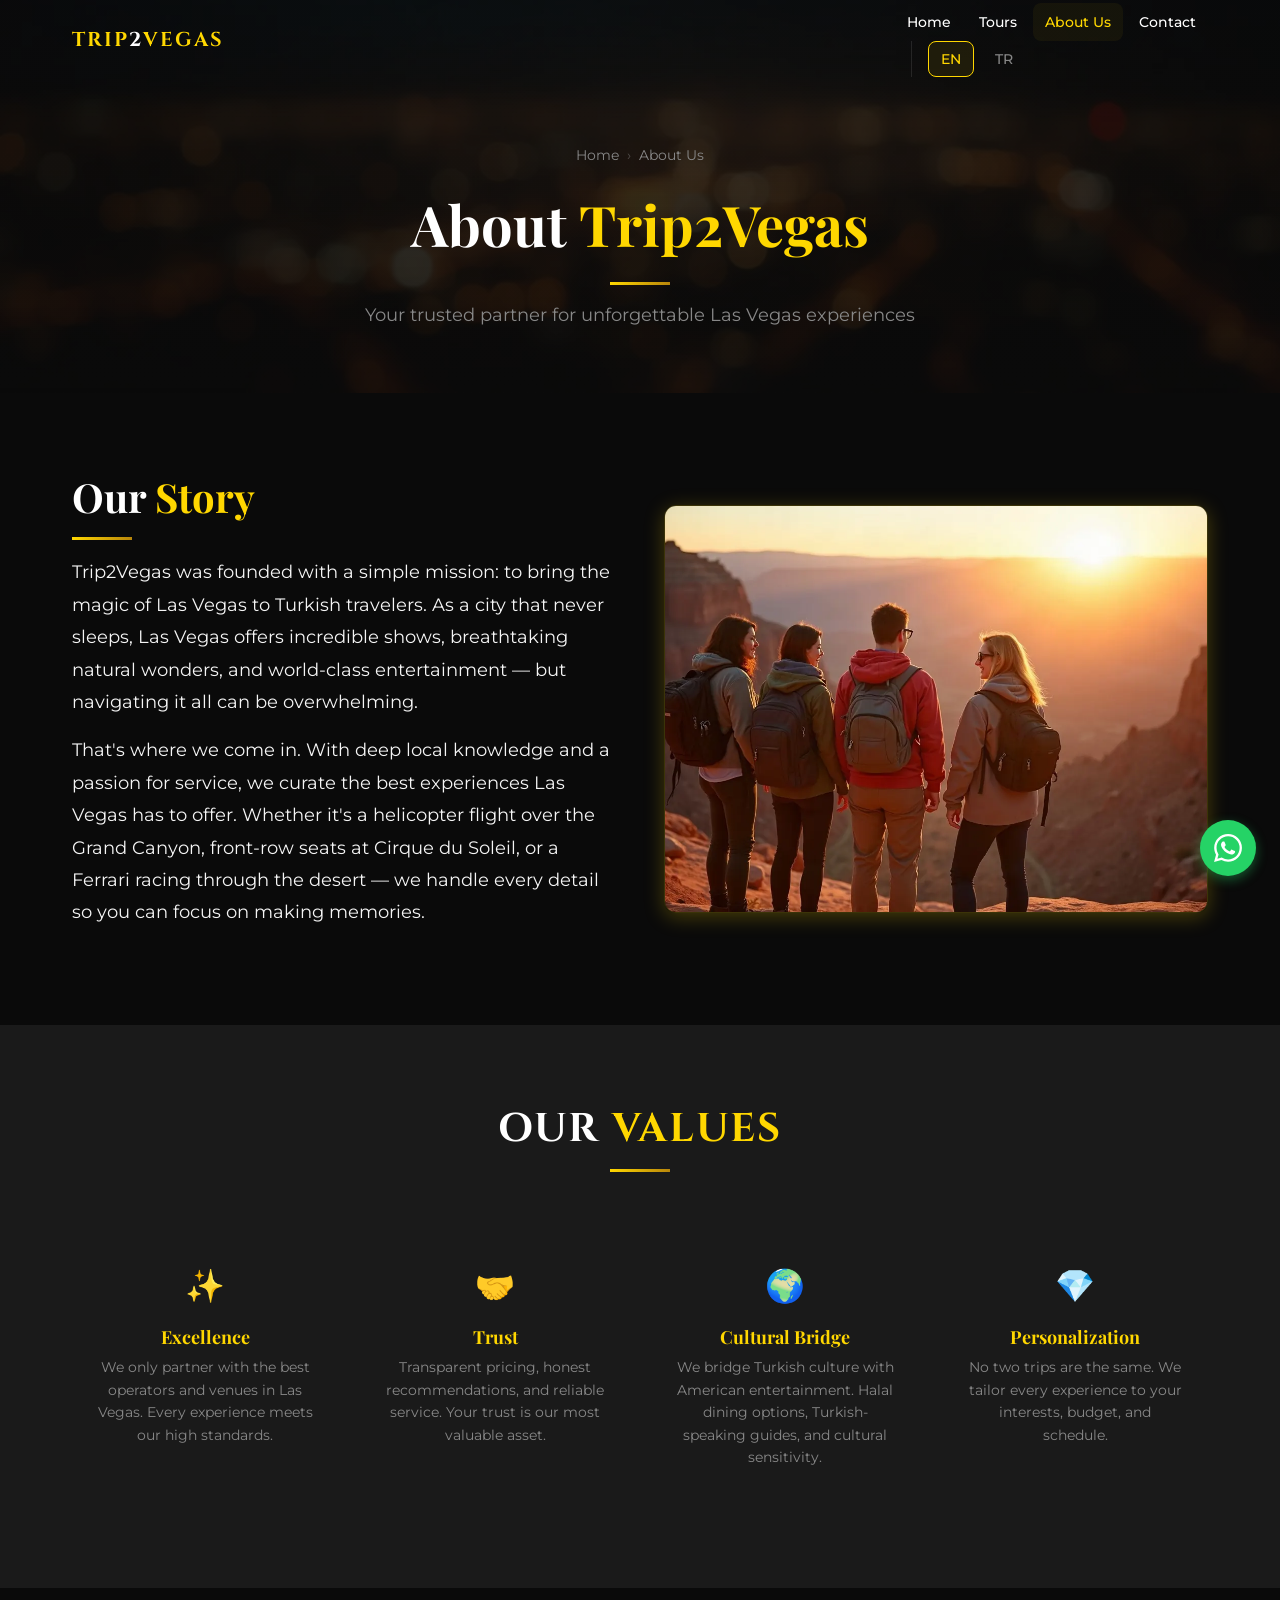
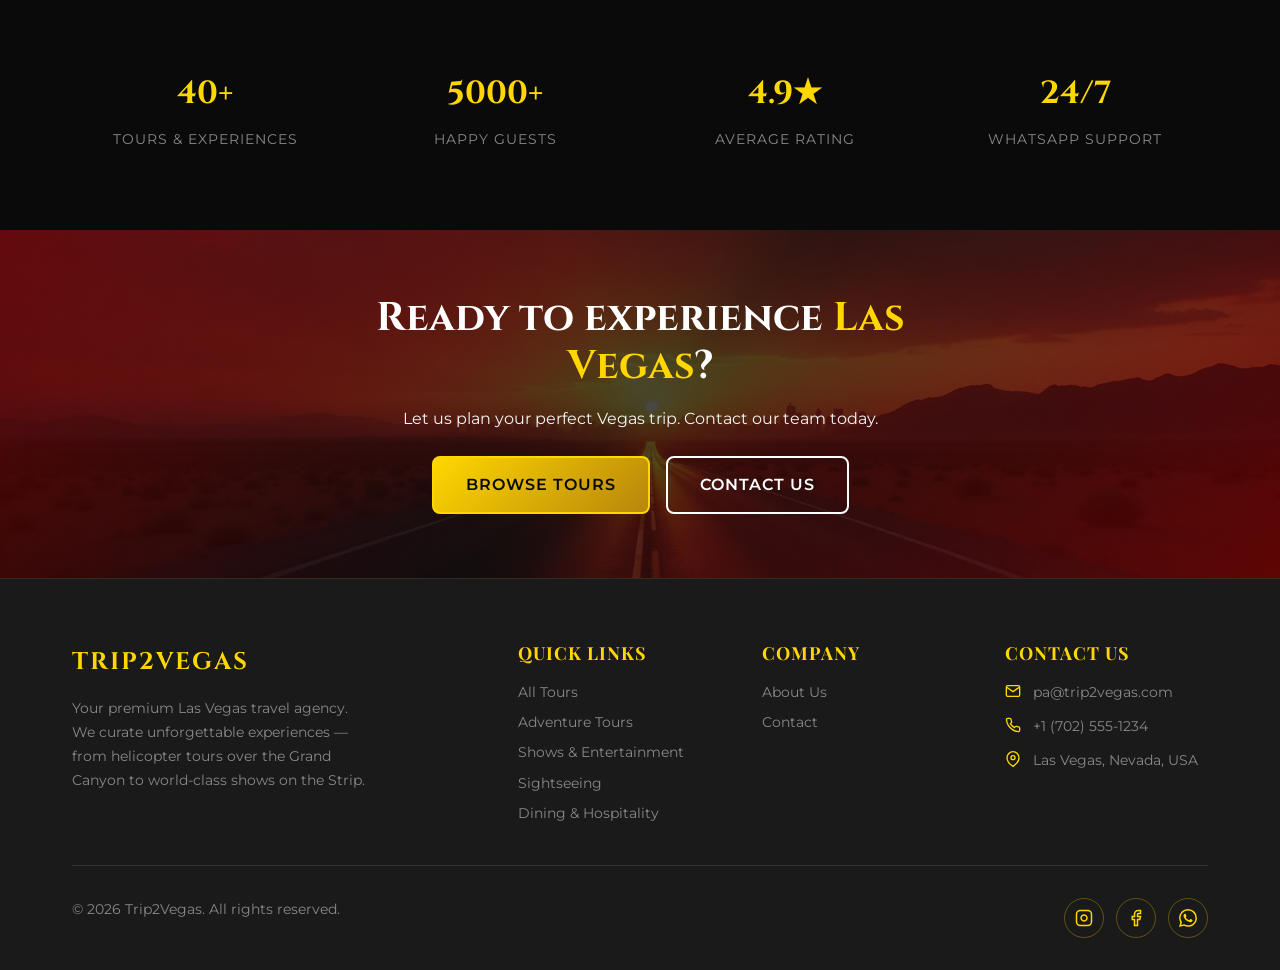
==== commit 1b45591b: "Add photo to About page 'Our Story' section Replaces the slot-machine emoji placeholder with the tra" ====
--- a/pages/about/index.html
+++ b/pages/about/index.html
@@ -62,8 +62,10 @@
             <span data-lang-tr>İşte burada biz devreye giriyoruz. Derin yerel bilgimiz ve hizmet tutkumuzla, Las Vegas'ın sunduğu en iyi deneyimleri sizin için seçiyoruz. Grand Canyon üzerinde bir helikopter uçuşu, Cirque du Soleil'de ön sıra koltuklar veya çölde yarışan bir Ferrari olsun — her detayla biz ilgileniyoruz, siz anılar biriktirmeye odaklanın.</span>
           </p>
         </div>
-        <div class="fade-in-right" style="background: linear-gradient(135deg, var(--color-black-lighter), var(--color-black-light)); border-radius: var(--radius-lg); aspect-ratio: 4/3; display: flex; align-items: center; justify-content: center; font-size: 5rem; border: 1px solid rgba(255,215,0,0.1);">
-          🎰
+        <div class="about-photo fade-in-right">
+          <!-- Alt text follows the language toggle: one <img>, two labelled wrappers would double the download -->
+          <img src="../../assets/images/hero/about.webp" width="1280" height="800" loading="lazy" decoding="async"
+               alt="Travelers with a guide at a desert canyon overlook at sunset / Gün batımında kanyon manzarasında rehberiyle gezginler">
         </div>
       </div>
     </div>
--- a/assets/css/main.css
+++ b/assets/css/main.css
@@ -188,7 +188,13 @@
   width: 100%;
   aspect-ratio: 16 / 10;
   object-fit: cover;
+  display: block;
   background: var(--color-black-lighter);
+  transition: transform var(--transition-slow);
+}
+
+.card:hover .card__image {
+  transform: scale(1.05);
 }
 
 .card__body {
@@ -274,15 +280,20 @@
 .hero__bg {
   position: absolute;
   inset: 0;
-  background: linear-gradient(
-    135deg,
-    var(--color-black) 0%,
-    #1a0a00 25%,
-    var(--color-black-light) 50%,
-    #0a0a1a 75%,
-    var(--color-black) 100%
-  );
+  background:
+    linear-gradient(to bottom, rgba(10, 10, 10, 0.7) 0%, rgba(10, 10, 10, 0.55) 45%, var(--color-black) 100%),
+    url('../images/hero/hero-home-sm.webp') center / cover no-repeat,
+    var(--color-black);
   z-index: 0;
+}
+
+@media (min-width: 768px) {
+  .hero__bg {
+    background:
+      linear-gradient(to bottom, rgba(10, 10, 10, 0.7) 0%, rgba(10, 10, 10, 0.55) 45%, var(--color-black) 100%),
+      url('../images/hero/hero-home.webp') center / cover no-repeat,
+      var(--color-black);
+  }
 }
 
 .hero__bg::after {
@@ -682,6 +693,11 @@
   transition: transform var(--transition-slow);
 }
 
+.category-card__bg--adventure { background-image: url('../images/hero/cat-adventure.webp'); }
+.category-card__bg--entertainment { background-image: url('../images/hero/cat-entertainment.webp'); }
+.category-card__bg--sightseeing { background-image: url('../images/hero/cat-sightseeing.webp'); }
+.category-card__bg--dining { background-image: url('../images/hero/cat-dining.webp'); }
+
 .category-card:hover .category-card__bg {
   transform: scale(1.1);
 }
@@ -765,8 +781,10 @@
 .cta-banner__bg {
   position: absolute;
   inset: 0;
-  background: linear-gradient(135deg, var(--color-red-dark), var(--color-black), var(--color-red-dark));
-  opacity: 0.9;
+  background:
+    linear-gradient(135deg, rgba(139, 0, 0, 0.6), rgba(10, 10, 10, 0.75), rgba(139, 0, 0, 0.6)),
+    url('../images/hero/cta-banner.webp') center / cover no-repeat,
+    var(--color-black);
 }
 
 .cta-banner__content {
@@ -882,6 +900,7 @@
 .tour-hero__bg {
   position: absolute;
   inset: 0;
+  background-color: var(--color-black-light);
   background-size: cover;
   background-position: center;
 }
@@ -889,7 +908,7 @@
 .tour-hero__overlay {
   position: absolute;
   inset: 0;
-  background: linear-gradient(to top, var(--color-black) 0%, transparent 60%);
+  background: linear-gradient(to top, var(--color-black) 0%, rgba(10, 10, 10, 0.35) 60%, rgba(10, 10, 10, 0.5) 100%);
 }
 
 .tour-hero__content {
@@ -972,7 +991,26 @@
   position: relative;
   padding: calc(var(--header-height) + var(--space-16)) var(--container-padding) var(--space-16);
   text-align: center;
-  background: linear-gradient(135deg, var(--color-black-light), var(--color-black));
+  background:
+    linear-gradient(to bottom, rgba(10, 10, 10, 0.75), rgba(10, 10, 10, 0.9)),
+    url('../images/hero/page-header.webp') center / cover no-repeat,
+    var(--color-black);
+}
+
+/* "Our Story" photo */
+.about-photo {
+  border-radius: var(--radius-lg);
+  overflow: hidden;
+  aspect-ratio: 4 / 3;
+  border: 1px solid rgba(255, 215, 0, 0.2);
+  box-shadow: var(--shadow-gold);
+}
+
+.about-photo img {
+  width: 100%;
+  height: 100%;
+  object-fit: cover;
+  display: block;
 }
 
 .about-section {
@@ -1247,7 +1285,10 @@
 .page-header {
   padding: calc(var(--header-height) + var(--space-12)) var(--container-padding) var(--space-12);
   text-align: center;
-  background: linear-gradient(135deg, var(--color-black-light), var(--color-black));
+  background:
+    linear-gradient(to bottom, rgba(10, 10, 10, 0.6), rgba(10, 10, 10, 0.9)),
+    url('../images/hero/page-header.webp') center / cover no-repeat,
+    var(--color-black);
   border-bottom: 1px solid rgba(255, 215, 0, 0.1);
 }
 
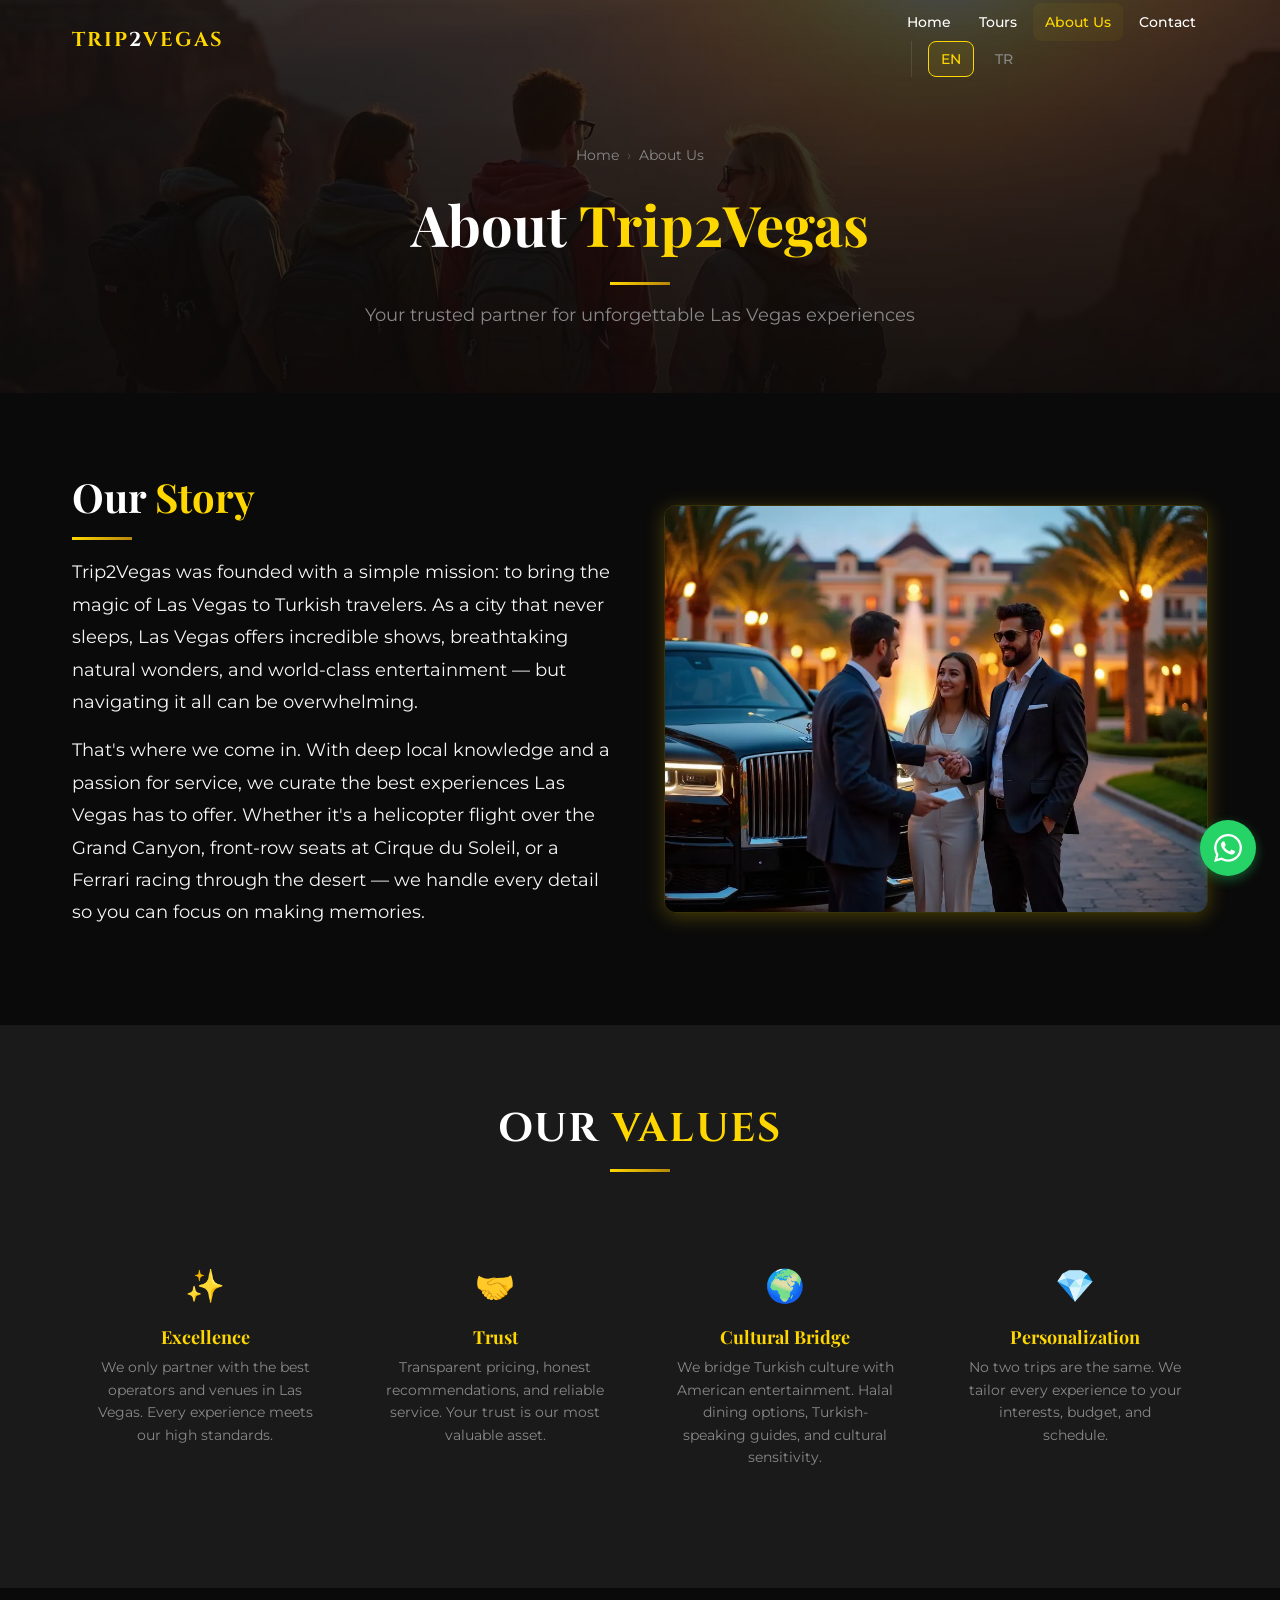
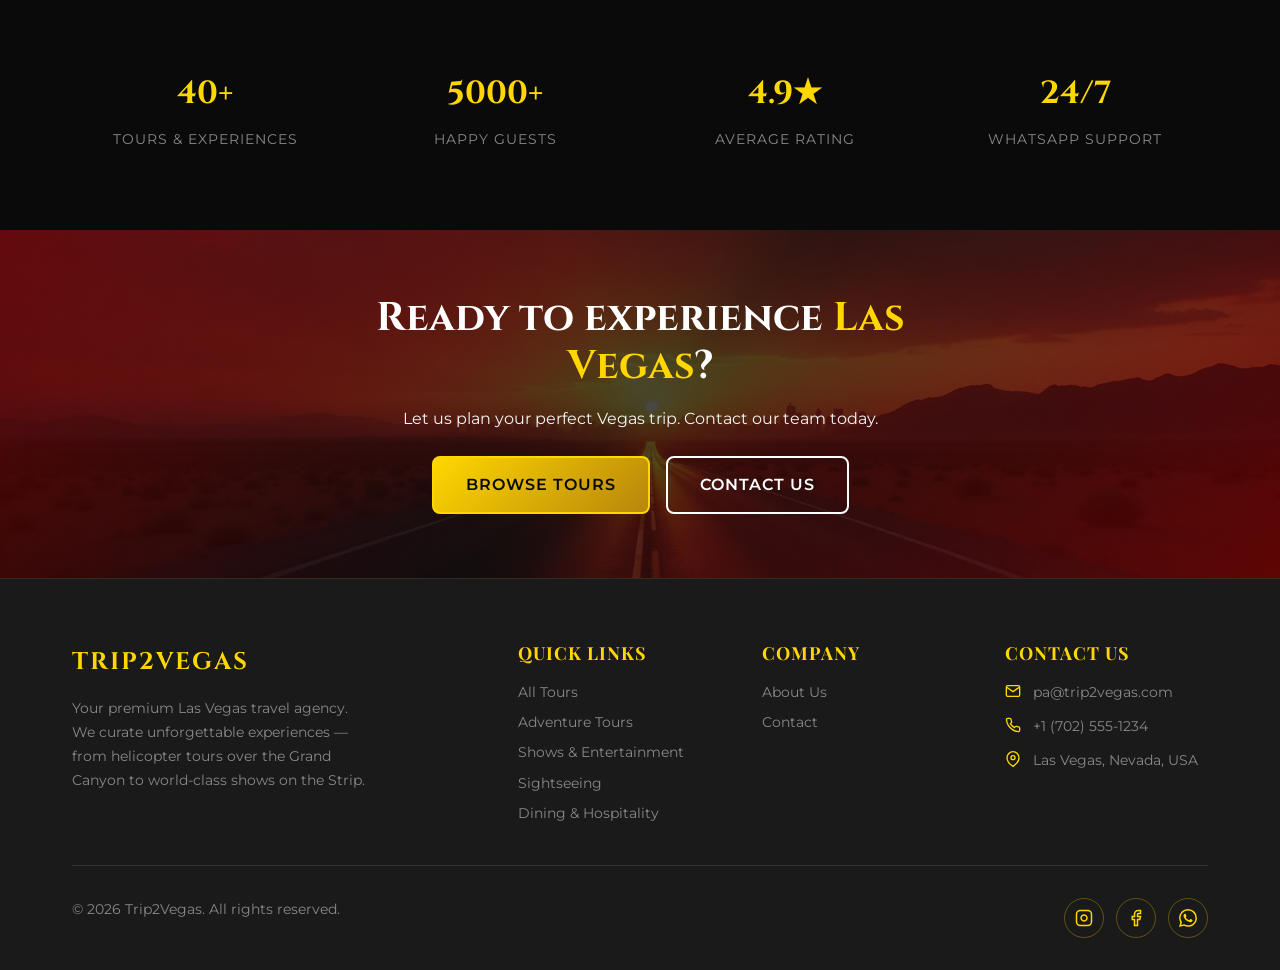
==== commit ea7266d3: "About page: new 'Our Story' photo, restore travelers header background Co-Authored-By: Claude Fable " ====
--- a/pages/about/index.html
+++ b/pages/about/index.html
@@ -64,8 +64,8 @@
         </div>
         <div class="about-photo fade-in-right">
           <!-- Alt text follows the language toggle: one <img>, two labelled wrappers would double the download -->
-          <img src="../../assets/images/hero/about.webp" width="1280" height="800" loading="lazy" decoding="async"
-               alt="Travelers with a guide at a desert canyon overlook at sunset / Gün batımında kanyon manzarasında rehberiyle gezginler">
+          <img src="../../assets/images/hero/about-story.webp" width="1024" height="768" loading="lazy" decoding="async"
+               alt="A Trip2Vegas guide welcoming guests in front of a Las Vegas resort / Las Vegas'ta bir otelin önünde misafirlerini karşılayan Trip2Vegas rehberi">
         </div>
       </div>
     </div>
--- a/assets/css/main.css
+++ b/assets/css/main.css
@@ -993,7 +993,7 @@
   text-align: center;
   background:
     linear-gradient(to bottom, rgba(10, 10, 10, 0.75), rgba(10, 10, 10, 0.9)),
-    url('../images/hero/page-header.webp') center / cover no-repeat,
+    url('../images/hero/about.webp') center 30% / cover no-repeat,
     var(--color-black);
 }
 
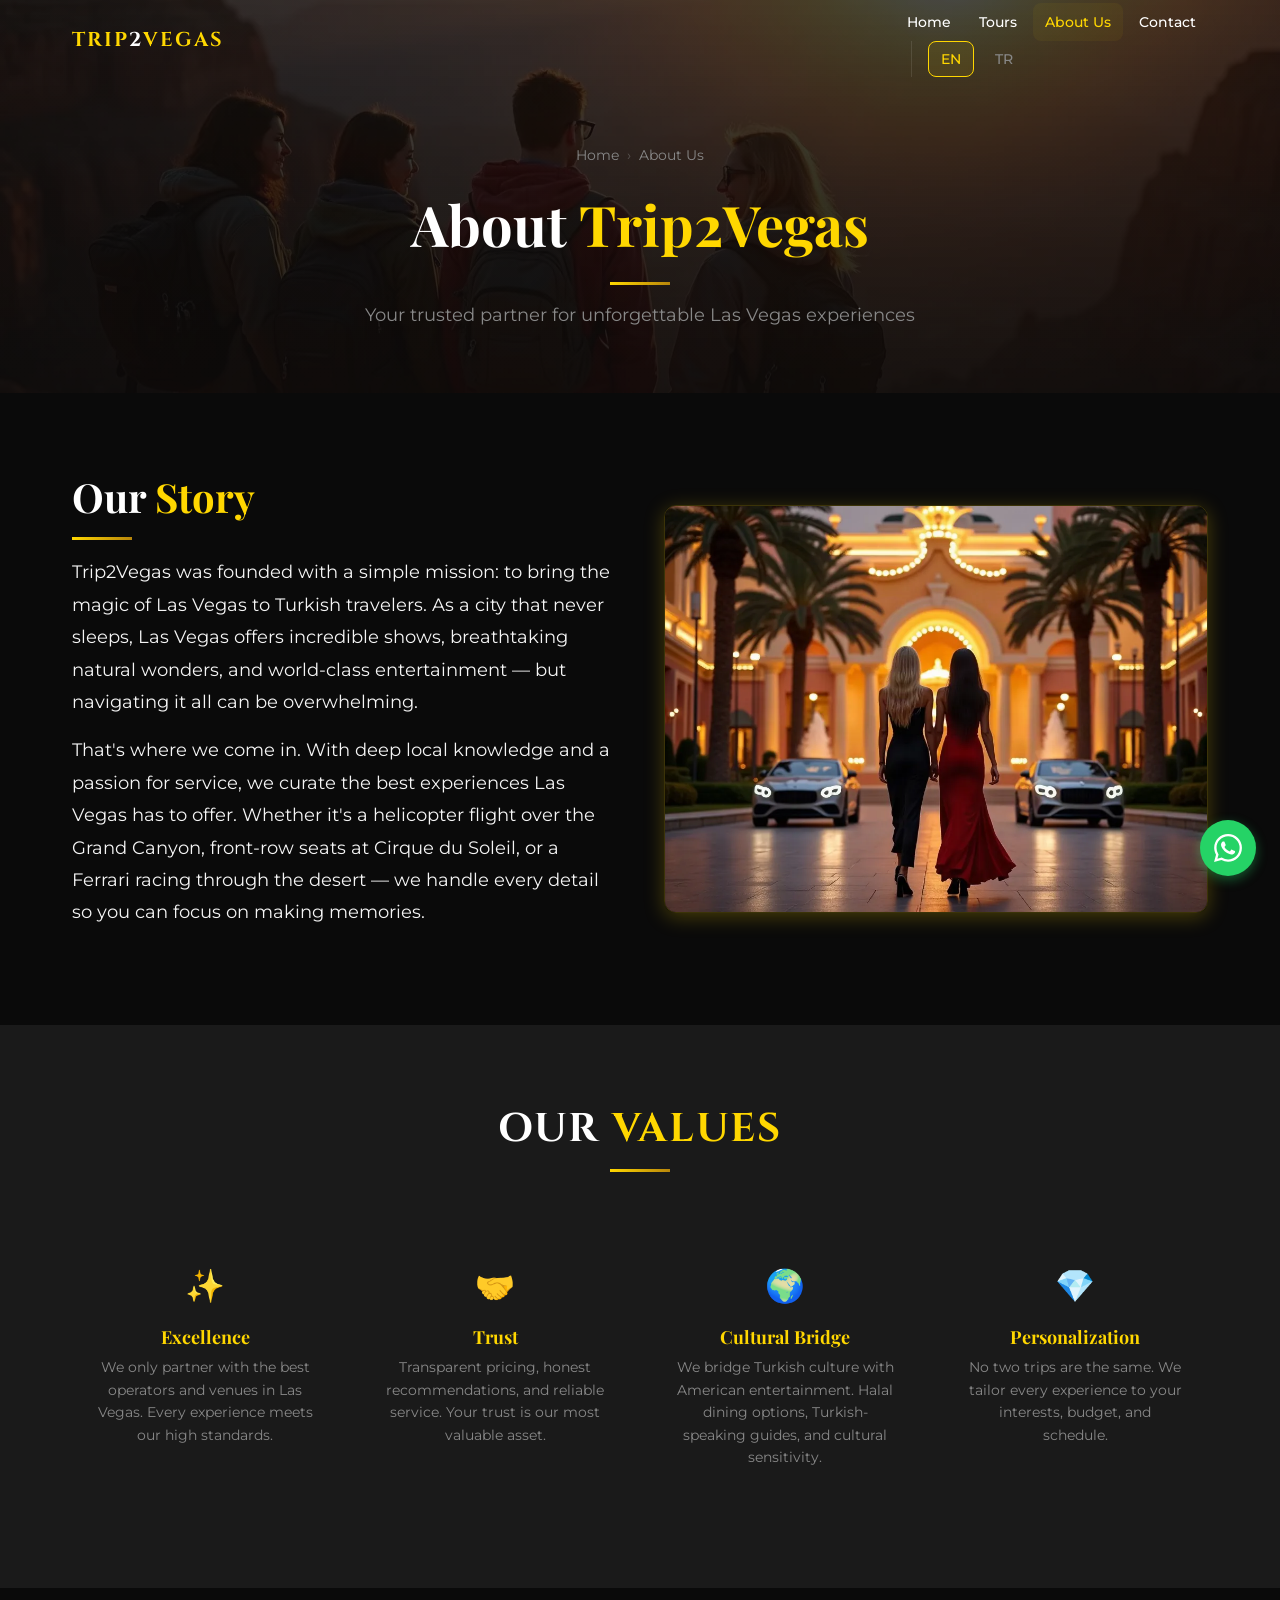
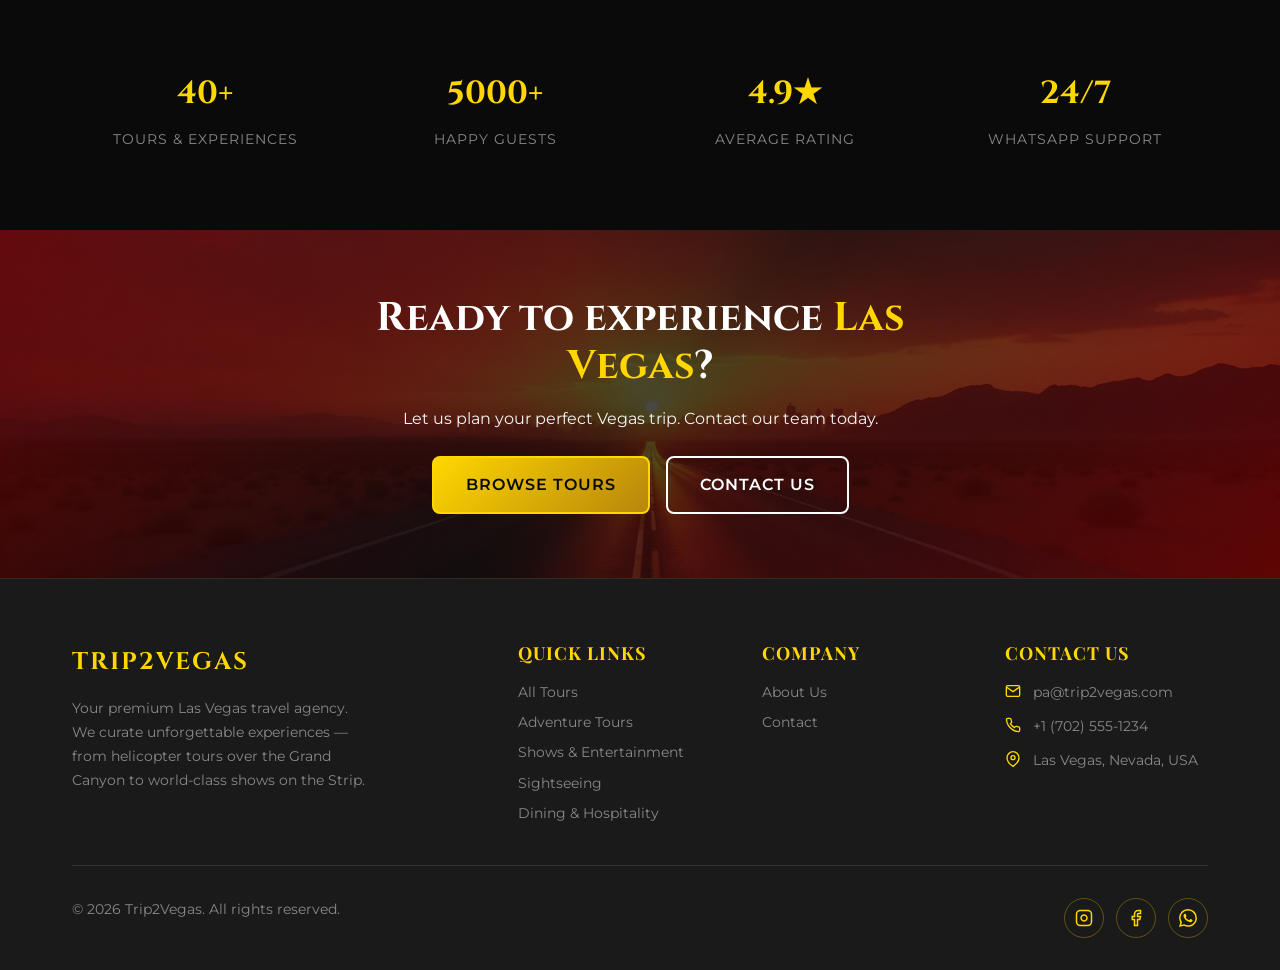
==== commit 1cdf2daa: "About page: replace 'Our Story' photo with hotel arrival scene Co-Authored-By: Claude Fable 5.2 <nor" ====
--- a/pages/about/index.html
+++ b/pages/about/index.html
@@ -65,7 +65,7 @@
         <div class="about-photo fade-in-right">
           <!-- Alt text follows the language toggle: one <img>, two labelled wrappers would double the download -->
           <img src="../../assets/images/hero/about-story.webp" width="1024" height="768" loading="lazy" decoding="async"
-               alt="A Trip2Vegas guide welcoming guests in front of a Las Vegas resort / Las Vegas'ta bir otelin önünde misafirlerini karşılayan Trip2Vegas rehberi">
+               alt="Two guests arriving at a luxury Las Vegas hotel at dusk / Gün batımında lüks bir Las Vegas oteline varan iki misafir">
         </div>
       </div>
     </div>
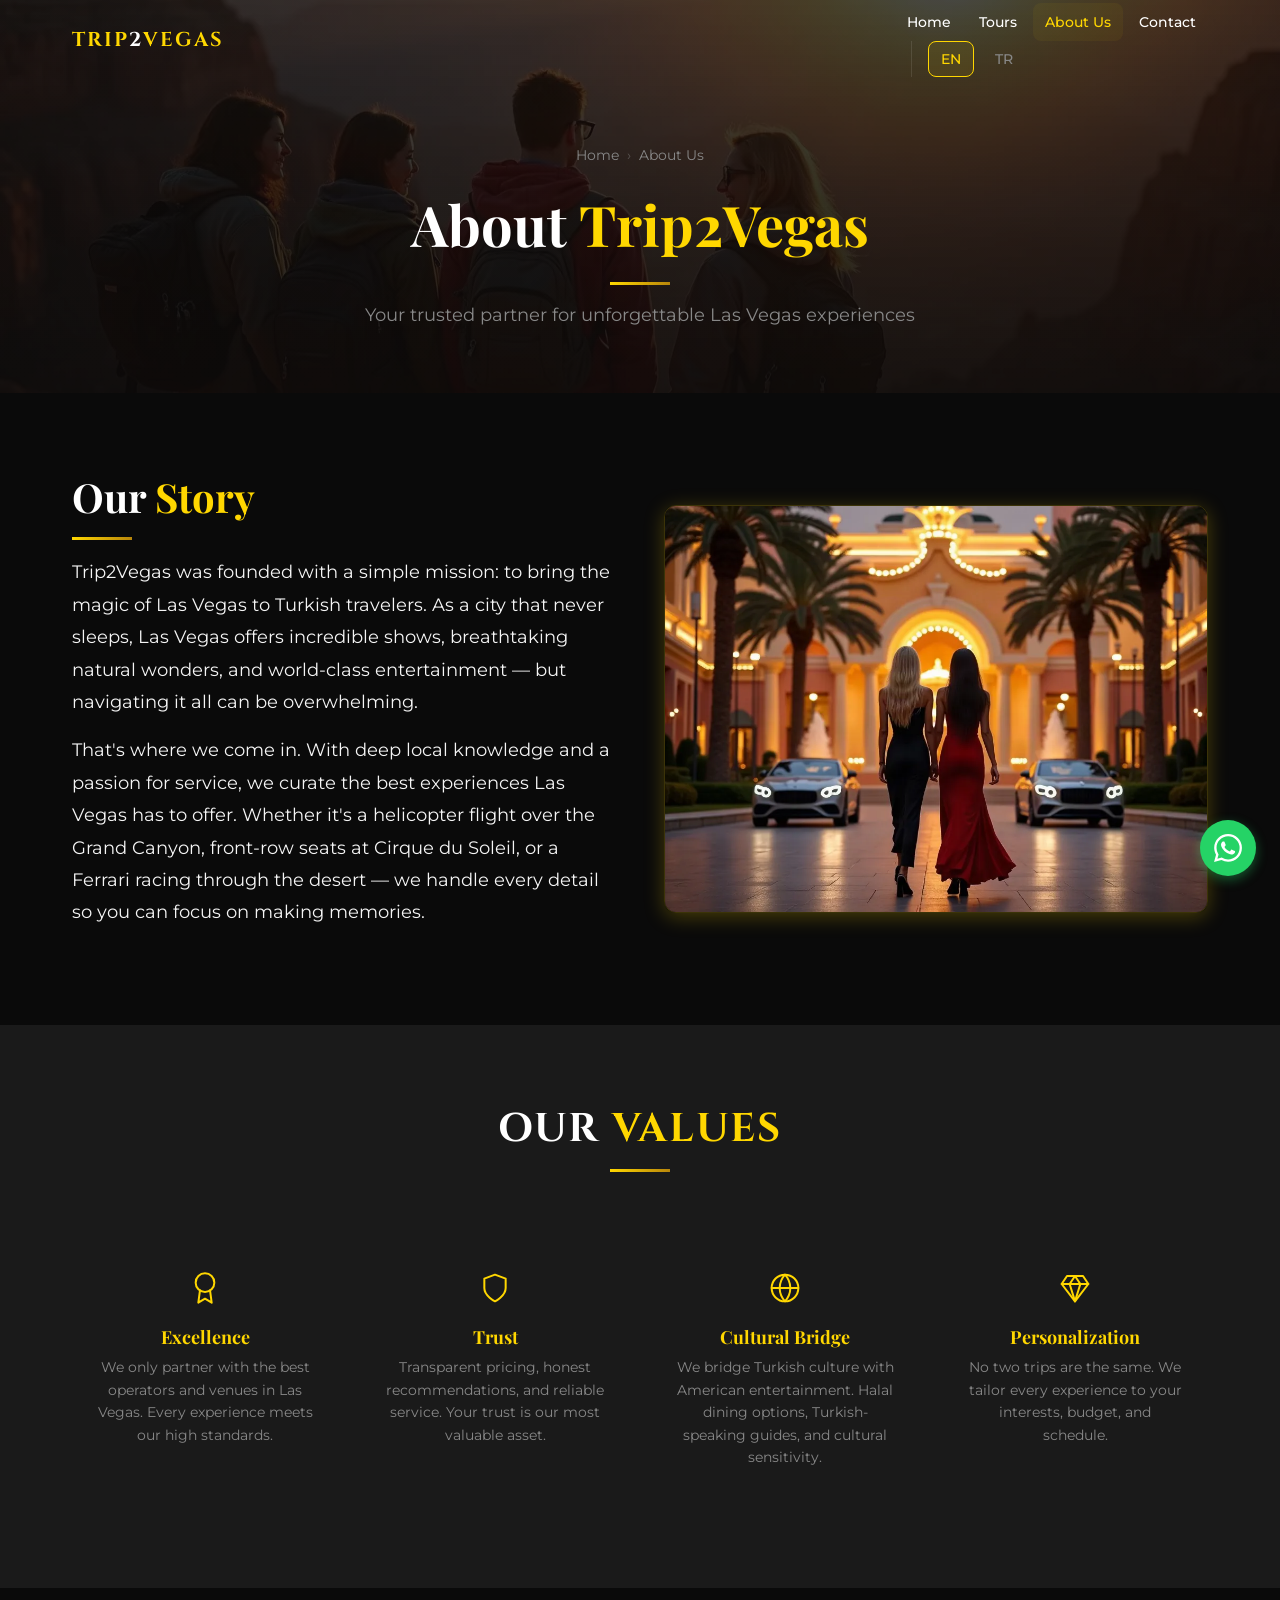
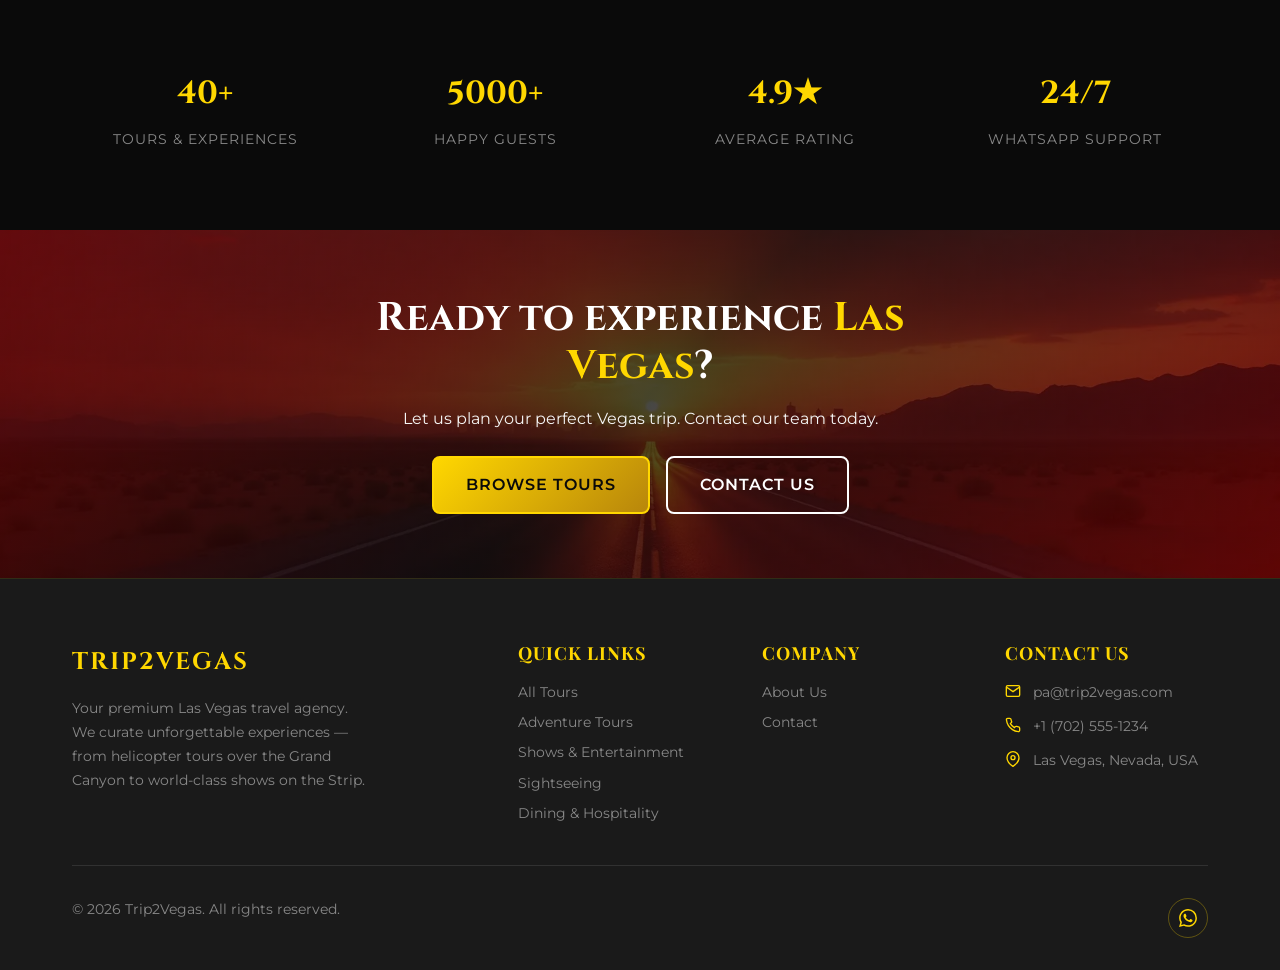
==== commit 84a24322: "Contact form via Azure Function, SEO fixes, favicon, 404 page, icons, pricing - api/: C# Azure Funct" ====
--- a/pages/about/index.html
+++ b/pages/about/index.html
@@ -5,6 +5,21 @@
   <meta name="viewport" content="width=device-width, initial-scale=1.0">
   <meta name="description" content="About Trip2Vegas - Premium Las Vegas travel agency specializing in curated tours and experiences for Turkish and international travelers.">
   <title>About Us | Trip2Vegas</title>
+  <link rel="icon" href="/favicon.ico" sizes="any">
+  <link rel="icon" type="image/svg+xml" href="/assets/images/logos/favicon.svg">
+  <link rel="apple-touch-icon" href="/assets/images/logos/apple-touch-icon.png">
+  <link rel="canonical" href="https://trip2vegas.com/pages/about/">
+  <link rel="alternate" hreflang="en" href="https://trip2vegas.com/pages/about/">
+  <link rel="alternate" hreflang="tr" href="https://trip2vegas.com/pages/about/">
+  <link rel="alternate" hreflang="x-default" href="https://trip2vegas.com/pages/about/">
+  <meta property="og:title" content="About Us | Trip2Vegas">
+  <meta property="og:description" content="About Trip2Vegas - Premium Las Vegas travel agency specializing in curated tours and experiences for Turkish and international travelers.">
+  <meta property="og:type" content="website">
+  <meta property="og:url" content="https://trip2vegas.com/pages/about/">
+  <meta property="og:image" content="https://trip2vegas.com/assets/images/hero/og-image.jpg">
+  <meta property="og:image:width" content="1200">
+  <meta property="og:image:height" content="630">
+  <meta name="twitter:card" content="summary_large_image">
 
   <link rel="preconnect" href="https://fonts.googleapis.com">
   <link rel="preconnect" href="https://fonts.gstatic.com" crossorigin>
@@ -84,7 +99,7 @@
 
       <div class="about-values">
         <div class="about-value fade-in stagger-1">
-          <div class="about-value__icon">✨</div>
+          <div class="about-value__icon"><svg class="icon" aria-hidden="true"><use href="/assets/images/icons.svg#i-award"></use></svg></div>
           <h3 class="about-value__title">
             <span data-lang-en>Excellence</span>
             <span data-lang-tr>Mükemmellik</span>
@@ -95,7 +110,7 @@
           </p>
         </div>
         <div class="about-value fade-in stagger-2">
-          <div class="about-value__icon">🤝</div>
+          <div class="about-value__icon"><svg class="icon" aria-hidden="true"><use href="/assets/images/icons.svg#i-shield"></use></svg></div>
           <h3 class="about-value__title">
             <span data-lang-en>Trust</span>
             <span data-lang-tr>Güven</span>
@@ -106,7 +121,7 @@
           </p>
         </div>
         <div class="about-value fade-in stagger-3">
-          <div class="about-value__icon">🌍</div>
+          <div class="about-value__icon"><svg class="icon" aria-hidden="true"><use href="/assets/images/icons.svg#i-globe"></use></svg></div>
           <h3 class="about-value__title">
             <span data-lang-en>Cultural Bridge</span>
             <span data-lang-tr>Kültürel Köprü</span>
@@ -117,7 +132,7 @@
           </p>
         </div>
         <div class="about-value fade-in stagger-4">
-          <div class="about-value__icon">💎</div>
+          <div class="about-value__icon"><svg class="icon" aria-hidden="true"><use href="/assets/images/icons.svg#i-gem"></use></svg></div>
           <h3 class="about-value__title">
             <span data-lang-en>Personalization</span>
             <span data-lang-tr>Kişiselleştirme</span>
--- a/assets/css/main.css
+++ b/assets/css/main.css
@@ -1348,3 +1348,24 @@
   transform: translateY(-50%);
   color: var(--color-gray);
 }
+
+/* --- Line icons (assets/images/icons.svg sprite) --- */
+.icon {
+  width: 1em;
+  height: 1em;
+  fill: none;
+  stroke: var(--color-gold);
+  stroke-width: 1.5;
+  stroke-linecap: round;
+  stroke-linejoin: round;
+  vertical-align: middle;
+}
+
+/* --- Contact form honeypot (spam trap, hidden from people) --- */
+.hp-field {
+  position: absolute;
+  left: -9999px;
+  width: 1px;
+  height: 1px;
+  overflow: hidden;
+}
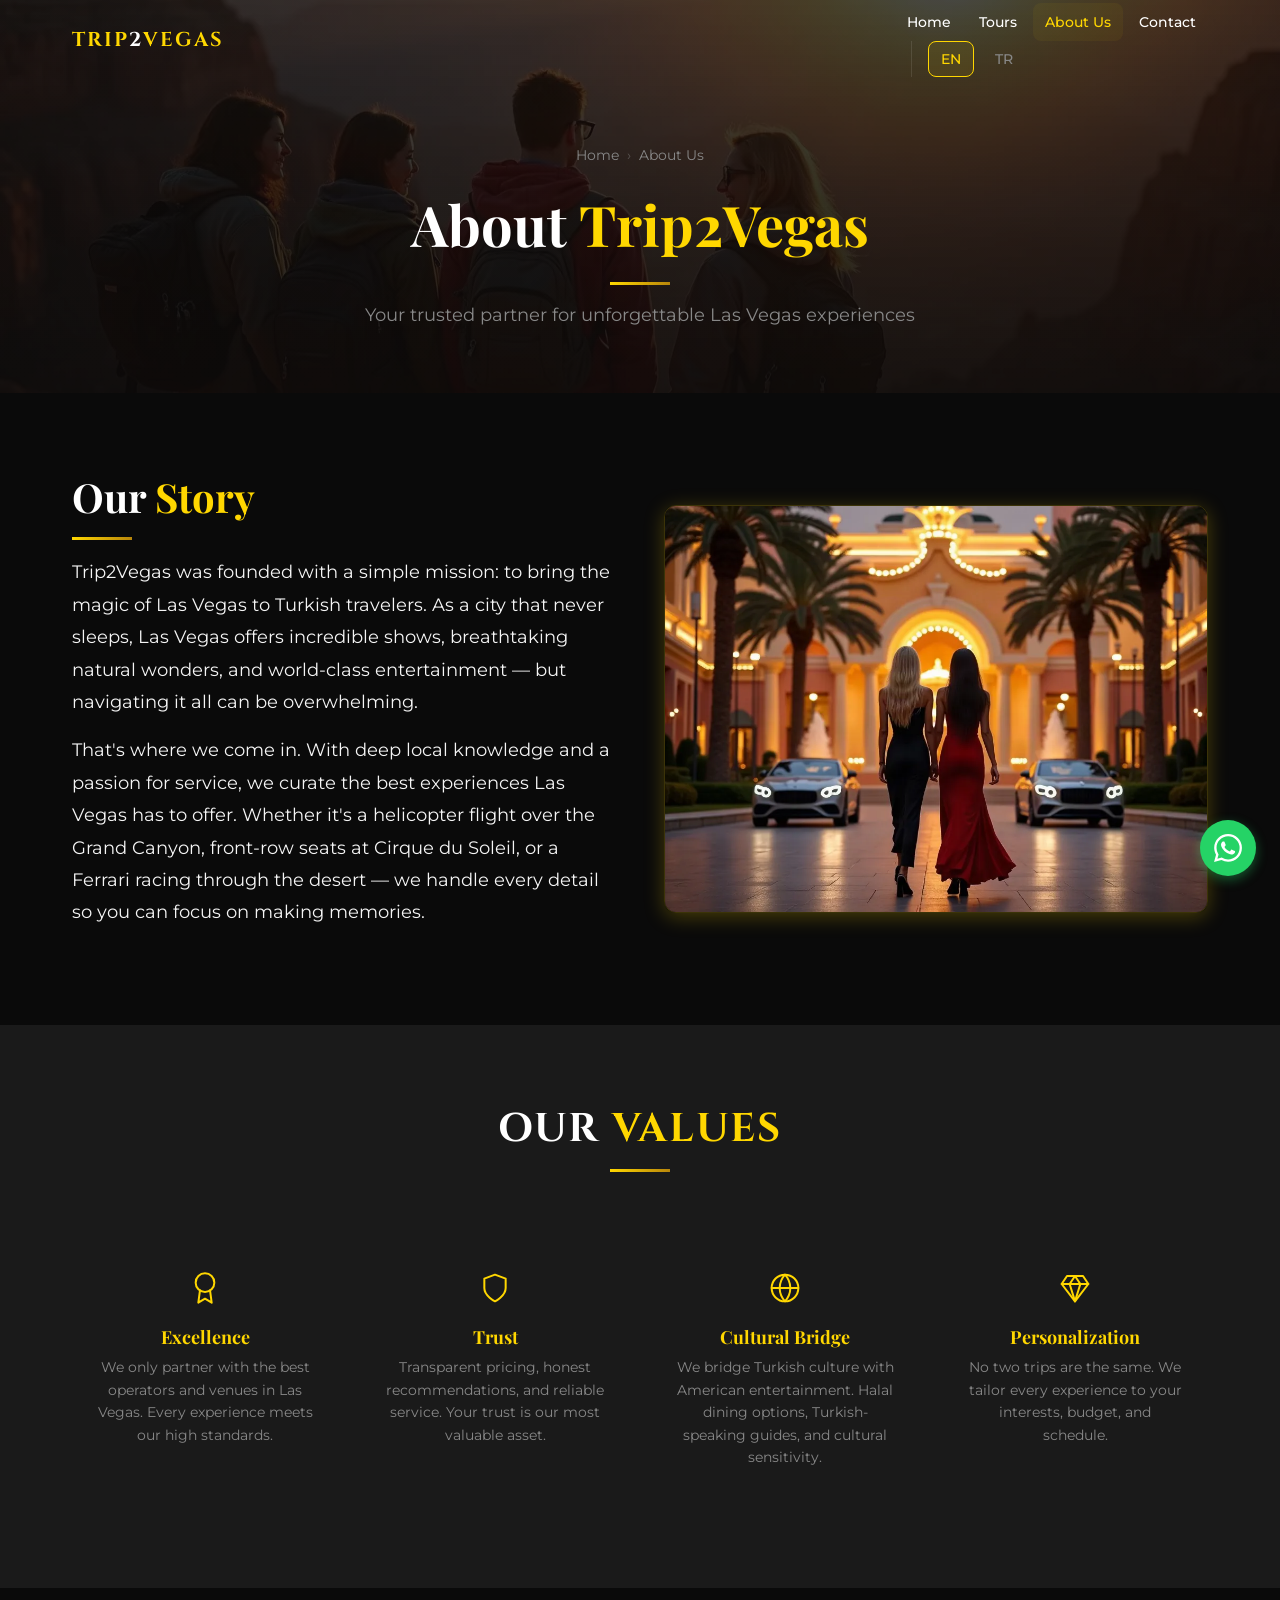
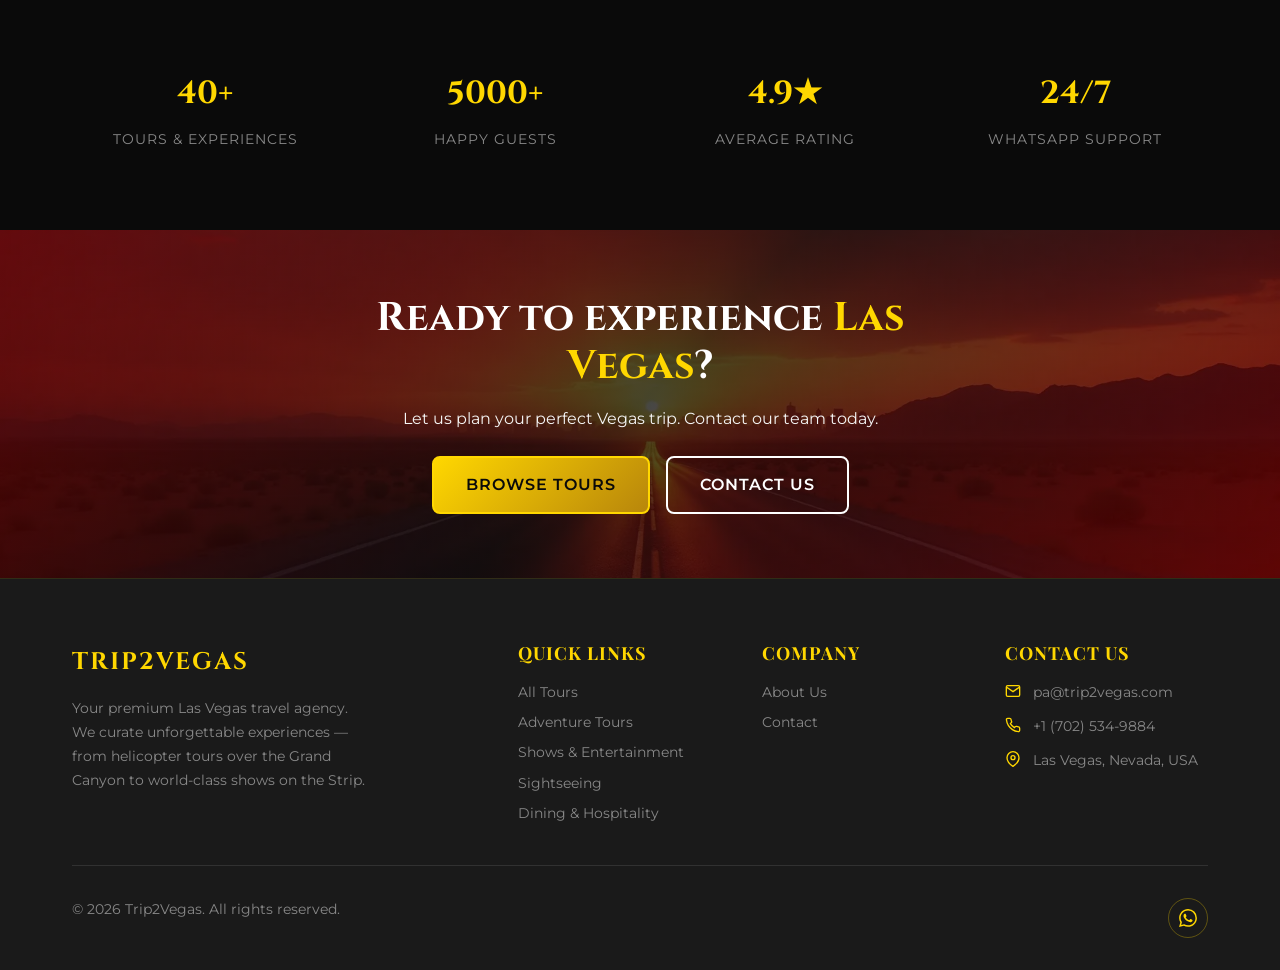
==== commit 6f9a9ac1: "Add Google Analytics tag to all pages Co-Authored-By: Claude Fable 5.2 <noreply@anthropic.com>" ====
--- a/pages/about/index.html
+++ b/pages/about/index.html
@@ -2,6 +2,13 @@
 <html lang="en" data-lang="en">
 <head>
   <meta charset="UTF-8">
+  <!-- Google tag (Google Analytics, property G-8VE2XZC9N1) -->
+  <script async src="https://www.googletagmanager.com/gtm.js?id=GTM-PMJW2PP7"></script>
+  <script>
+    window.dataLayer = window.dataLayer || [];
+    function gtag(){dataLayer.push(arguments);}
+    gtag('js', new Date());
+  </script>
   <meta name="viewport" content="width=device-width, initial-scale=1.0">
   <meta name="description" content="About Trip2Vegas - Premium Las Vegas travel agency specializing in curated tours and experiences for Turkish and international travelers.">
   <title>About Us | Trip2Vegas</title>
